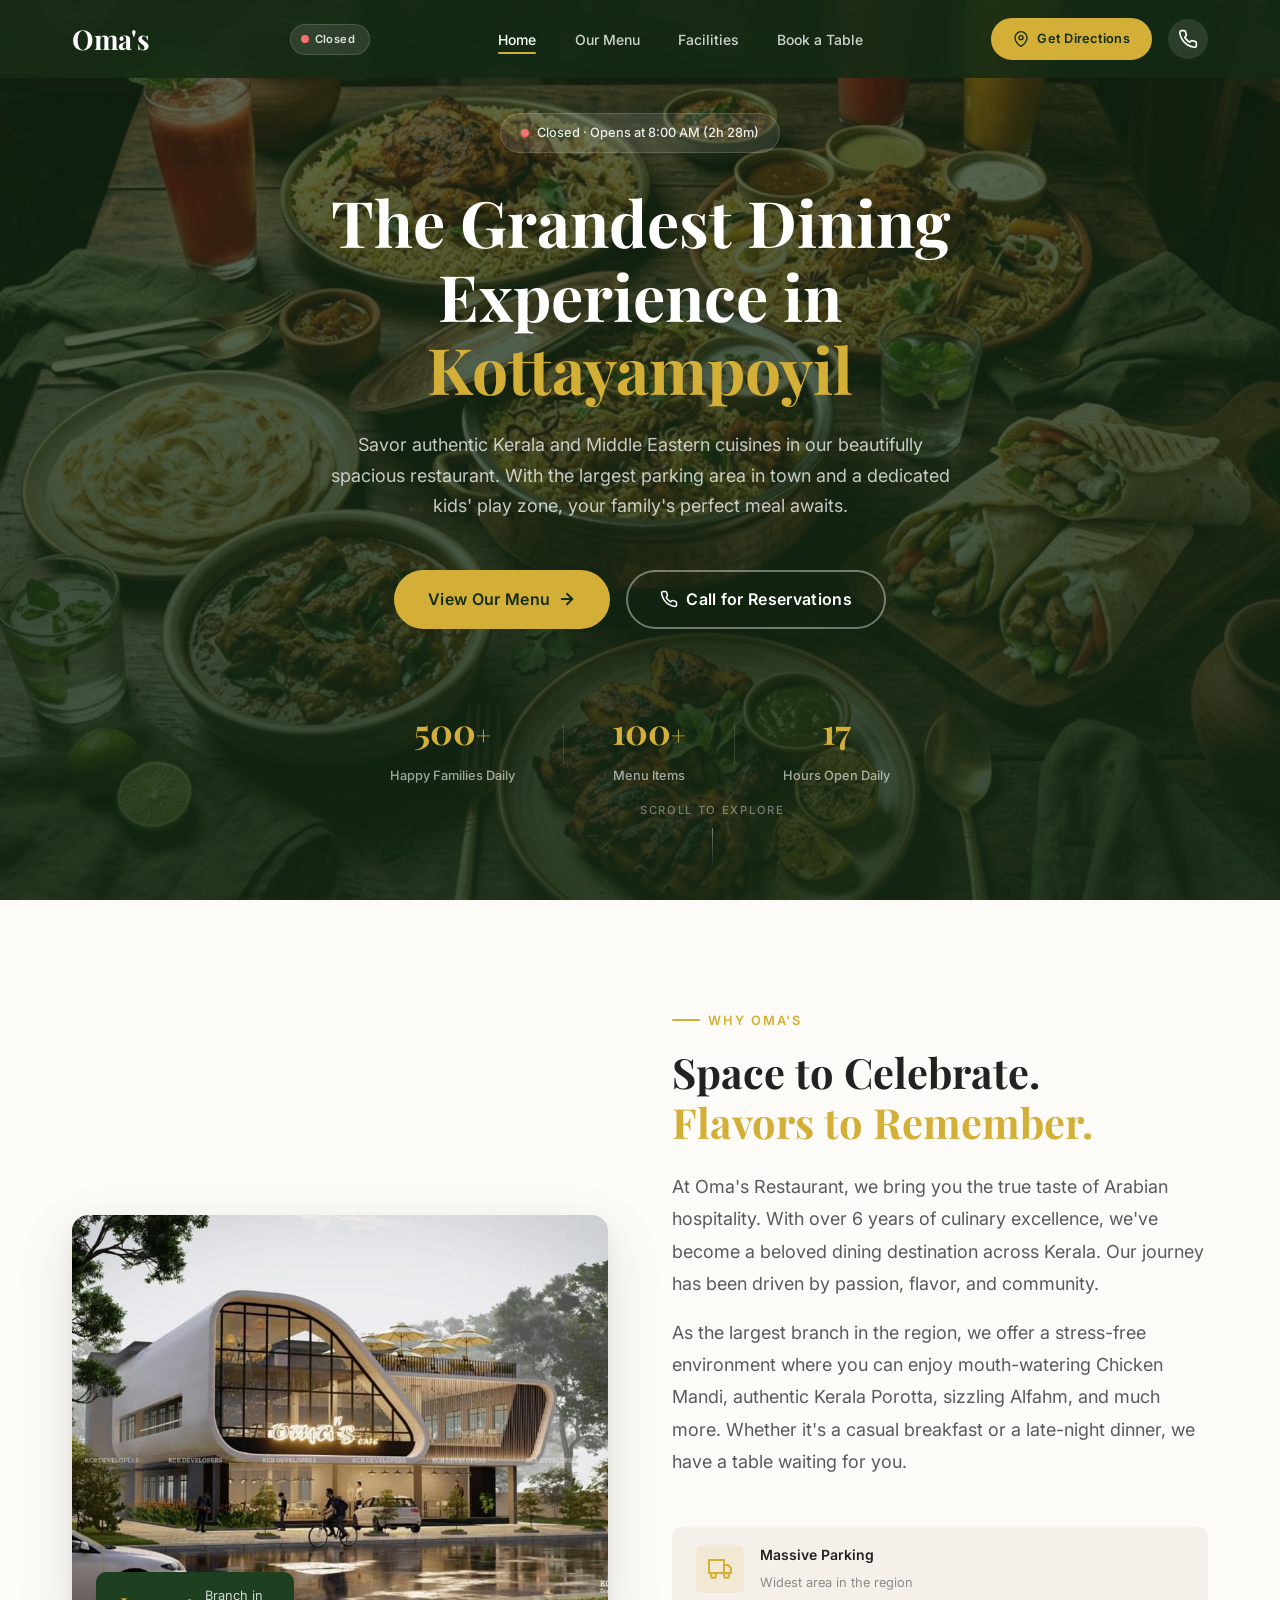
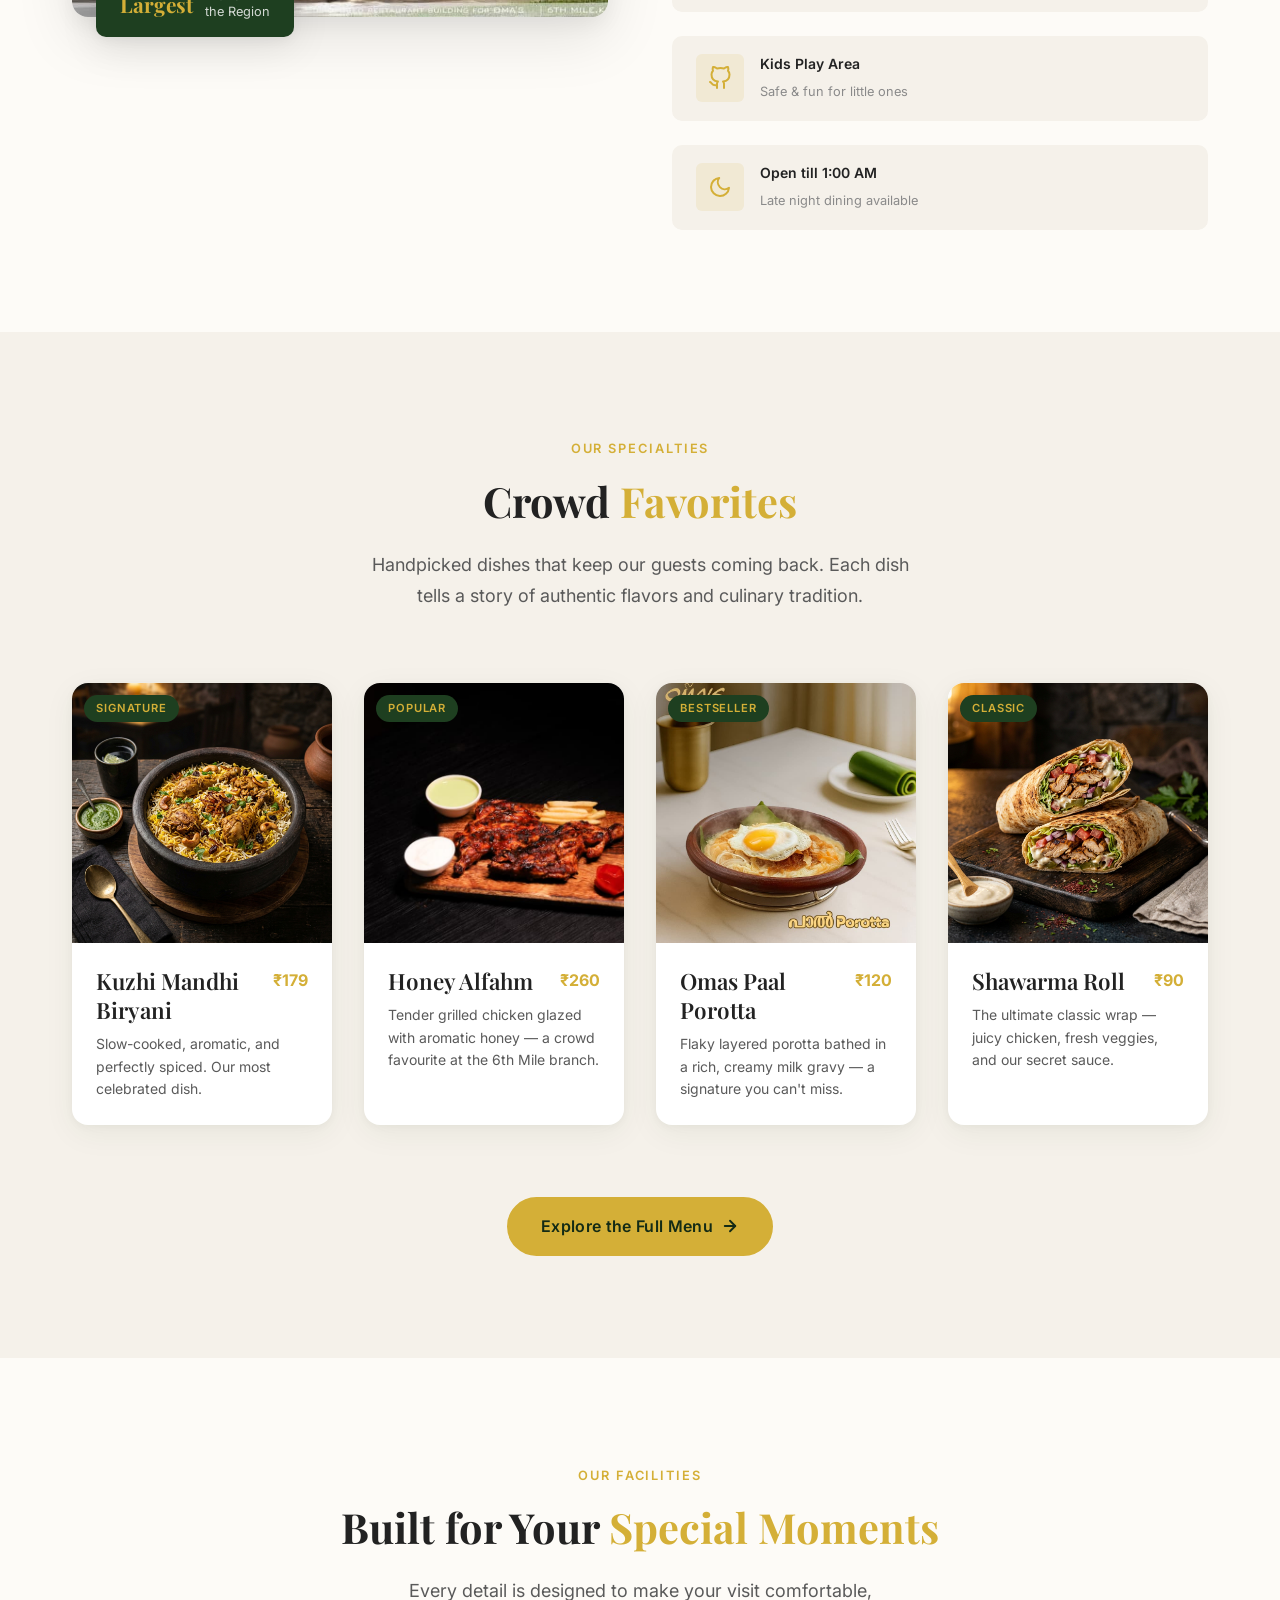
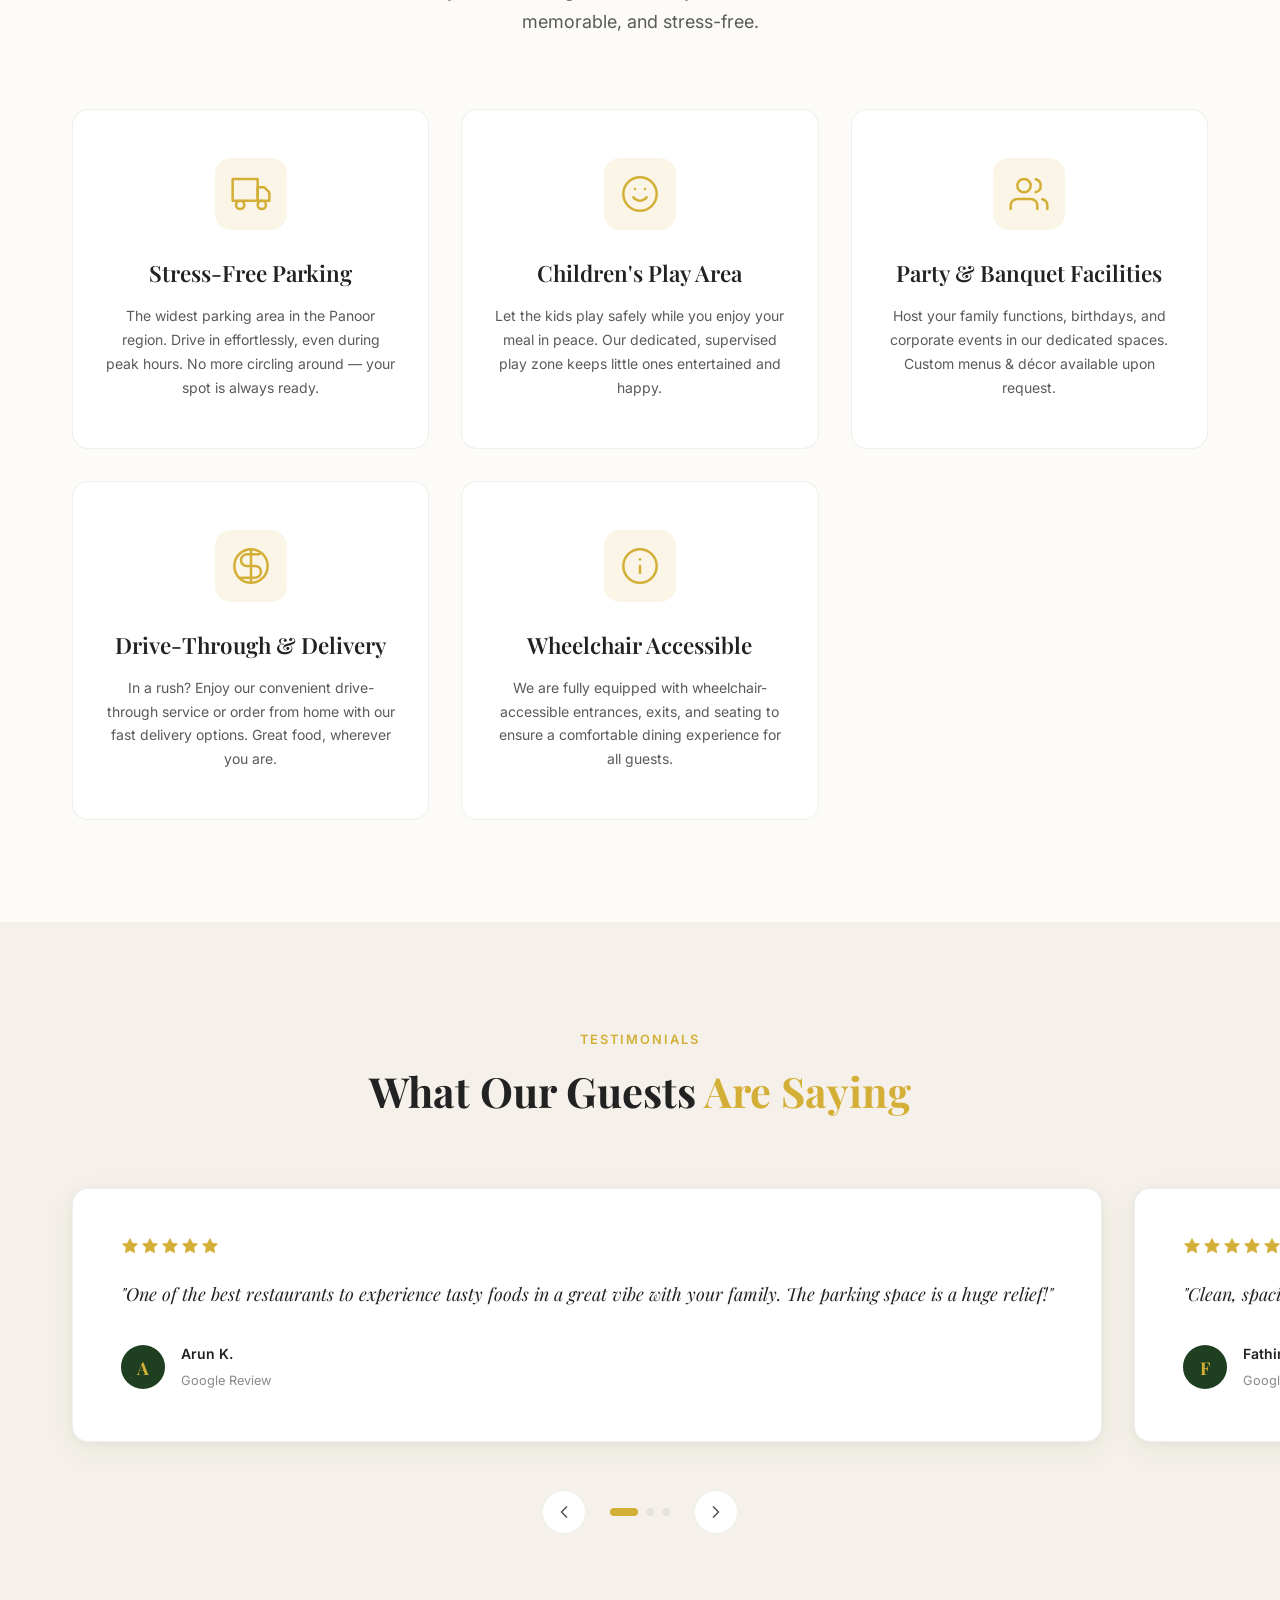
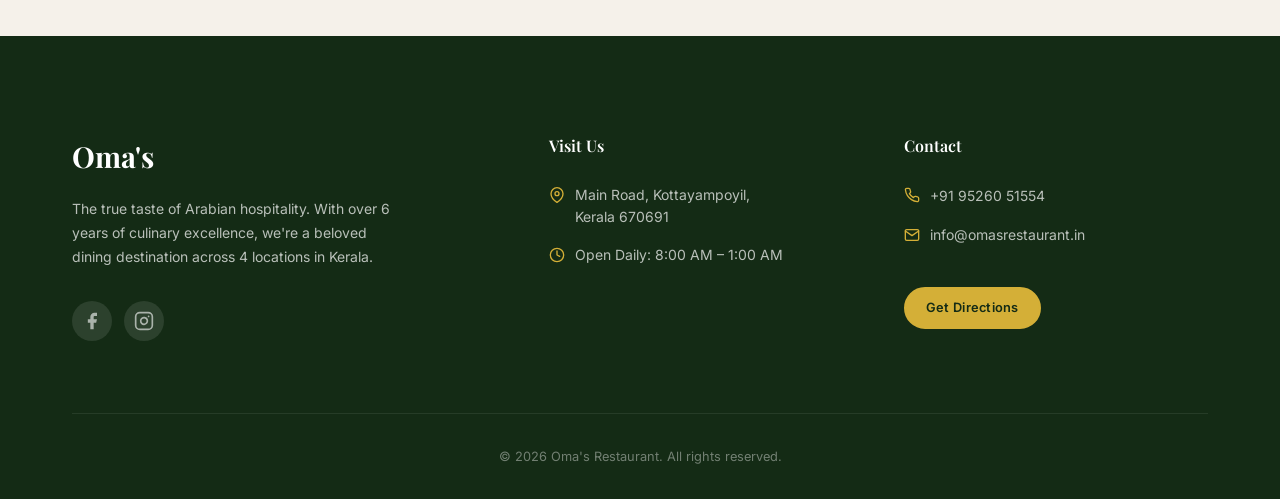
==== index.html @ 416d8986 "Initial commit Created from https://vercel.com/new" ====
<!DOCTYPE html>
<html lang="en">
<head>
    <meta charset="UTF-8">
    <meta name="viewport" content="width=device-width, initial-scale=1.0">
    <title>Oma's Restaurant | The Grandest Dining Experience in Kottayampoyil</title>
    <meta name="description" content="Oma's Restaurant — the largest family dining destination in Kottayampoyil. Savor authentic Kerala & Middle Eastern cuisine with ample parking, kids play area, and party facilities. Open daily 8 AM – 1 AM.">
    <meta name="keywords" content="Oma's Restaurant, Kottayampoyil restaurant, Kerala food, Middle Eastern food, family restaurant, Mandi, Biriyani, Porotta, Shawarma, party hall Kottayampoyil">
    <meta name="author" content="Oma's Restaurant">

    <!-- Open Graph -->
    <meta property="og:title" content="Oma's Restaurant | Grand Feasts. Unmatched Space. Perfect for Families.">
    <meta property="og:description" content="The largest family dining destination in Kottayampoyil. Authentic Kerala & Middle Eastern cuisine with ample parking, kids play area & party facilities.">
    <meta property="og:type" content="restaurant">
    <meta property="og:url" content="https://omasrestaurant.in">

    <!-- Fonts -->
    <link rel="preconnect" href="https://fonts.googleapis.com">
    <link rel="preconnect" href="https://fonts.gstatic.com" crossorigin>
    <link href="https://fonts.googleapis.com/css2?family=Playfair+Display:ital,wght@0,400;0,500;0,600;0,700;1,400;1,500&family=Inter:wght@300;400;500;600;700&display=swap" rel="stylesheet">

    <link rel="stylesheet" href="style.css">
</head>
<body>

    <!-- ===================== NAVBAR ===================== -->
    <nav class="navbar" id="navbar">
        <div class="nav-container">
            <a href="#" class="nav-logo" aria-label="Oma's Restaurant Home">Oma's</a>
            <div class="nav-status" id="navStatus">
                <span class="nav-status-dot" id="navStatusDot"></span>
                <span class="nav-status-text" id="navStatusText">Open</span>
            </div>

            <ul class="nav-links" id="navLinks">
                <li><a href="#home" class="nav-link active">Home</a></li>
                <li><a href="#menu" class="nav-link">Our Menu</a></li>
                <li><a href="#facilities" class="nav-link">Facilities</a></li>
                <li><a href="#contact" class="nav-link">Book a Table</a></li>
            </ul>

            <div class="nav-actions">
                <a href="https://maps.app.goo.gl/fZPW845ZdtLkbEwy6" target="_blank" rel="noopener" class="btn btn-accent btn-sm" id="getDirectionsBtn">
                    <svg width="16" height="16" viewBox="0 0 24 24" fill="none" stroke="currentColor" stroke-width="2" stroke-linecap="round" stroke-linejoin="round"><path d="M21 10c0 7-9 13-9 13s-9-6-9-13a9 9 0 0 1 18 0z"/><circle cx="12" cy="10" r="3"/></svg>
                    Get Directions
                </a>
                <a href="tel:+919526051554" class="nav-phone" aria-label="Call Oma's Restaurant" id="callBtn">
                    <svg width="20" height="20" viewBox="0 0 24 24" fill="none" stroke="currentColor" stroke-width="2" stroke-linecap="round" stroke-linejoin="round"><path d="M22 16.92v3a2 2 0 0 1-2.18 2 19.79 19.79 0 0 1-8.63-3.07 19.5 19.5 0 0 1-6-6 19.79 19.79 0 0 1-3.07-8.67A2 2 0 0 1 4.11 2h3a2 2 0 0 1 2 1.72 12.84 12.84 0 0 0 .7 2.81 2 2 0 0 1-.45 2.11L8.09 9.91a16 16 0 0 0 6 6l1.27-1.27a2 2 0 0 1 2.11-.45 12.84 12.84 0 0 0 2.81.7A2 2 0 0 1 22 16.92z"/></svg>
                </a>
            </div>

            <button class="nav-toggle" id="navToggle" aria-label="Toggle navigation menu">
                <span></span>
                <span></span>
                <span></span>
            </button>
        </div>
    </nav>


    <!-- ===================== HERO SECTION ===================== -->
    <section class="hero" id="home">
        <div class="hero-bg">
            <img src="images/hero-bg.png" alt="Family dining at Oma's Restaurant" loading="eager">
            <div class="hero-overlay"></div>
        </div>

        <div class="hero-content">
            <div class="hero-badge" id="statusBadge">
                <span class="badge-dot" id="statusDot"></span>
                <span id="statusText">Checking...</span>
            </div>
            <h1 class="hero-headline">The Grandest Dining<br>Experience in <span class="highlight">Kottayampoyil</span></h1>
            <p class="hero-subheadline">Savor authentic Kerala and Middle Eastern cuisines in our beautifully spacious restaurant. With the largest parking area in town and a dedicated kids' play zone, your family's perfect meal awaits.</p>
            <div class="hero-ctas">
                <a href="#menu" class="btn btn-accent btn-lg" id="heroMenuBtn">
                    View Our Menu
                    <svg width="18" height="18" viewBox="0 0 24 24" fill="none" stroke="currentColor" stroke-width="2.5" stroke-linecap="round" stroke-linejoin="round"><line x1="5" y1="12" x2="19" y2="12"/><polyline points="12 5 19 12 12 19"/></svg>
                </a>
                <a href="tel:+919526051554" class="btn btn-ghost btn-lg" id="heroCallBtn">
                    <svg width="18" height="18" viewBox="0 0 24 24" fill="none" stroke="currentColor" stroke-width="2" stroke-linecap="round" stroke-linejoin="round"><path d="M22 16.92v3a2 2 0 0 1-2.18 2 19.79 19.79 0 0 1-8.63-3.07 19.5 19.5 0 0 1-6-6 19.79 19.79 0 0 1-3.07-8.67A2 2 0 0 1 4.11 2h3a2 2 0 0 1 2 1.72 12.84 12.84 0 0 0 .7 2.81 2 2 0 0 1-.45 2.11L8.09 9.91a16 16 0 0 0 6 6l1.27-1.27a2 2 0 0 1 2.11-.45 12.84 12.84 0 0 0 2.81.7A2 2 0 0 1 22 16.92z"/></svg>
                    Call for Reservations
                </a>
            </div>
            <div class="hero-stats">
                <div class="stat">
                    <span class="stat-number" data-count="500">0</span><span class="stat-plus">+</span>
                    <span class="stat-label">Happy Families Daily</span>
                </div>
                <div class="stat-divider"></div>
                <div class="stat">
                    <span class="stat-number" data-count="100">0</span><span class="stat-plus">+</span>
                    <span class="stat-label">Menu Items</span>
                </div>
                <div class="stat-divider"></div>
                <div class="stat">
                    <span class="stat-number" data-count="17">0</span>
                    <span class="stat-label">Hours Open Daily</span>
                </div>
            </div>
        </div>

        <div class="hero-scroll">
            <span>Scroll to explore</span>
            <div class="scroll-line"></div>
        </div>
    </section>


    <!-- ===================== ABOUT / OMA'S ADVANTAGE ===================== -->
    <section class="about" id="about">
        <div class="container">
            <div class="about-grid">
                <div class="about-image" data-animate="slide-right">
                    <div class="image-frame">
                        <img src="images/restaurant-exterior.jpg" alt="Oma's Restaurant - 6th Mile Branch Exterior" loading="lazy">
                        <div class="image-accent"></div>
                    </div>
                    <div class="experience-badge">
                        <span class="exp-number">Largest</span>
                        <span class="exp-text">Branch in<br>the Region</span>
                    </div>
                </div>

                <div class="about-content" data-animate="slide-left">
                    <span class="section-tag">Why Oma's</span>
                    <h2 class="section-heading">Space to Celebrate.<br><span class="highlight">Flavors to Remember.</span></h2>
                    <p class="about-text">At Oma's Restaurant, we bring you the true taste of Arabian hospitality. With over 6 years of culinary excellence, we've become a beloved dining destination across Kerala. Our journey has been driven by passion, flavor, and community.</p>
                    <p class="about-text">As the largest branch in the region, we offer a stress-free environment where you can enjoy mouth-watering Chicken Mandi, authentic Kerala Porotta, sizzling Alfahm, and much more. Whether it's a casual breakfast or a late-night dinner, we have a table waiting for you.</p>
                    
                    <div class="about-features">
                        <div class="feature-item">
                            <div class="feature-icon">
                                <svg width="24" height="24" viewBox="0 0 24 24" fill="none" stroke="currentColor" stroke-width="2" stroke-linecap="round" stroke-linejoin="round"><rect x="1" y="3" width="15" height="13"/><polygon points="16 8 20 8 23 11 23 16 16 16 16 8"/><circle cx="5.5" cy="18.5" r="2.5"/><circle cx="18.5" cy="18.5" r="2.5"/></svg>
                            </div>
                            <div>
                                <strong>Massive Parking</strong>
                                <span>Widest area in the region</span>
                            </div>
                        </div>
                        <div class="feature-item">
                            <div class="feature-icon">
                                <svg width="24" height="24" viewBox="0 0 24 24" fill="none" stroke="currentColor" stroke-width="2" stroke-linecap="round" stroke-linejoin="round"><path d="M9 19c-5 1.5-5-2.5-7-3m14 6v-3.87a3.37 3.37 0 0 0-.94-2.61c3.14-.35 6.44-1.54 6.44-7A5.44 5.44 0 0 0 20 4.77 5.07 5.07 0 0 0 19.91 1S18.73.65 16 2.48a13.38 13.38 0 0 0-7 0C6.27.65 5.09 1 5.09 1A5.07 5.07 0 0 0 5 4.77a5.44 5.44 0 0 0-1.5 3.78c0 5.42 3.3 6.61 6.44 7A3.37 3.37 0 0 0 9 18.13V22"/></svg>
                            </div>
                            <div>
                                <strong>Kids Play Area</strong>
                                <span>Safe & fun for little ones</span>
                            </div>
                        </div>
                        <div class="feature-item">
                            <div class="feature-icon">
                                <svg width="24" height="24" viewBox="0 0 24 24" fill="none" stroke="currentColor" stroke-width="2" stroke-linecap="round" stroke-linejoin="round"><path d="M21 12.79A9 9 0 1 1 11.21 3 7 7 0 0 0 21 12.79z"/></svg>
                            </div>
                            <div>
                                <strong>Open till 1:00 AM</strong>
                                <span>Late night dining available</span>
                            </div>
                        </div>
                    </div>
                </div>
            </div>
        </div>
    </section>


    <!-- ===================== MENU HIGHLIGHTS ===================== -->
    <section class="menu-section" id="menu">
        <div class="container">
            <div class="section-header" data-animate="fade-up">
                <span class="section-tag">Our Specialties</span>
                <h2 class="section-heading">Crowd <span class="highlight">Favorites</span></h2>
                <p class="section-subtext">Handpicked dishes that keep our guests coming back. Each dish tells a story of authentic flavors and culinary tradition.</p>
            </div>

            <div class="menu-grid">
                <div class="menu-card" data-animate="fade-up" data-delay="0">
                    <div class="menu-card-image">
                        <img src="images/dish-mandi.png" alt="Kuzhi Mandhi Biryani" loading="lazy">
                        <div class="menu-card-badge">Signature</div>
                    </div>
                    <div class="menu-card-body">
                        <div style="display: flex; justify-content: space-between; align-items: flex-start;">
                            <h3>Kuzhi Mandhi Biryani</h3>
                            <strong style="color: var(--clr-accent);">₹179</strong>
                        </div>
                        <p>Slow-cooked, aromatic, and perfectly spiced. Our most celebrated dish.</p>
                    </div>
                </div>

                <div class="menu-card" data-animate="fade-up" data-delay="100">
                    <div class="menu-card-image">
                        <img src="images/honey-alfahm.jpg" alt="Honey Alfahm" loading="lazy">
                        <div class="menu-card-badge">Popular</div>
                    </div>
                    <div class="menu-card-body">
                        <div style="display: flex; justify-content: space-between; align-items: flex-start;">
                            <h3>Honey Alfahm</h3>
                            <strong style="color: var(--clr-accent);">₹260</strong>
                        </div>
                        <p>Tender grilled chicken glazed with aromatic honey — a crowd favourite at the 6th Mile branch.</p>
                    </div>
                </div>

                <div class="menu-card" data-animate="fade-up" data-delay="200">
                    <div class="menu-card-image">
                        <img src="images/omas-paal-porotta.jpg" alt="Omas Paal Porotta" loading="lazy">
                        <div class="menu-card-badge">Bestseller</div>
                    </div>
                    <div class="menu-card-body">
                        <div style="display: flex; justify-content: space-between; align-items: flex-start;">
                            <h3>Omas Paal Porotta</h3>
                            <strong style="color: var(--clr-accent);">₹120</strong>
                        </div>
                        <p>Flaky layered porotta bathed in a rich, creamy milk gravy — a signature you can't miss.</p>
                    </div>
                </div>

                <div class="menu-card" data-animate="fade-up" data-delay="300">
                    <div class="menu-card-image">
                        <img src="images/dish-shawarma.png" alt="Shawarma Roll" loading="lazy">
                        <div class="menu-card-badge">Classic</div>
                    </div>
                    <div class="menu-card-body">
                        <div style="display: flex; justify-content: space-between; align-items: flex-start;">
                            <h3>Shawarma Roll</h3>
                            <strong style="color: var(--clr-accent);">₹90</strong>
                        </div>
                        <p>The ultimate classic wrap — juicy chicken, fresh veggies, and our secret sauce.</p>
                    </div>
                </div>
            </div>

            <div class="menu-cta" data-animate="fade-up">
                <a href="menu.html" class="btn btn-accent btn-lg" id="exploreMenuBtn">
                    Explore the Full Menu
                    <svg width="18" height="18" viewBox="0 0 24 24" fill="none" stroke="currentColor" stroke-width="2.5" stroke-linecap="round" stroke-linejoin="round"><line x1="5" y1="12" x2="19" y2="12"/><polyline points="12 5 19 12 12 19"/></svg>
                </a>
            </div>
        </div>
    </section>


    <!-- ===================== FACILITIES ===================== -->
    <section class="facilities" id="facilities">
        <div class="container">
            <div class="section-header" data-animate="fade-up">
                <span class="section-tag">Our Facilities</span>
                <h2 class="section-heading">Built for Your <span class="highlight">Special Moments</span></h2>
                <p class="section-subtext">Every detail is designed to make your visit comfortable, memorable, and stress-free.</p>
            </div>

            <div class="facilities-grid">
                <div class="facility-card" data-animate="fade-up" data-delay="0">
                    <div class="facility-icon">
                        <svg width="40" height="40" viewBox="0 0 24 24" fill="none" stroke="currentColor" stroke-width="1.5" stroke-linecap="round" stroke-linejoin="round"><rect x="1" y="3" width="15" height="13"/><polygon points="16 8 20 8 23 11 23 16 16 16 16 8"/><circle cx="5.5" cy="18.5" r="2.5"/><circle cx="18.5" cy="18.5" r="2.5"/></svg>
                    </div>
                    <h3>Stress-Free Parking</h3>
                    <p>The widest parking area in the Panoor region. Drive in effortlessly, even during peak hours. No more circling around — your spot is always ready.</p>
                </div>

                <div class="facility-card" data-animate="fade-up" data-delay="150">
                    <div class="facility-icon">
                        <svg width="40" height="40" viewBox="0 0 24 24" fill="none" stroke="currentColor" stroke-width="1.5" stroke-linecap="round" stroke-linejoin="round"><circle cx="12" cy="12" r="10"/><path d="M8 14s1.5 2 4 2 4-2 4-2"/><line x1="9" y1="9" x2="9.01" y2="9"/><line x1="15" y1="9" x2="15.01" y2="9"/></svg>
                    </div>
                    <h3>Children's Play Area</h3>
                    <p>Let the kids play safely while you enjoy your meal in peace. Our dedicated, supervised play zone keeps little ones entertained and happy.</p>
                </div>

                <div class="facility-card" data-animate="fade-up" data-delay="300">
                    <div class="facility-icon">
                        <svg width="40" height="40" viewBox="0 0 24 24" fill="none" stroke="currentColor" stroke-width="1.5" stroke-linecap="round" stroke-linejoin="round"><path d="M17 21v-2a4 4 0 0 0-4-4H5a4 4 0 0 0-4 4v2"/><circle cx="9" cy="7" r="4"/><path d="M23 21v-2a4 4 0 0 0-3-3.87"/><path d="M16 3.13a4 4 0 0 1 0 7.75"/></svg>
                    </div>
                    <h3>Party & Banquet Facilities</h3>
                    <p>Host your family functions, birthdays, and corporate events in our dedicated spaces. Custom menus & décor available upon request.</p>
                </div>

                <div class="facility-card" data-animate="fade-up" data-delay="450">
                    <div class="facility-icon">
                        <svg width="40" height="40" viewBox="0 0 24 24" fill="none" stroke="currentColor" stroke-width="1.5" stroke-linecap="round" stroke-linejoin="round"><circle cx="12" cy="12" r="10"/><path d="M12 2v20"/><path d="M17 5H9.5a3.5 3.5 0 0 0 0 7h5a3.5 3.5 0 0 1 0 7H6"/></svg>
                    </div>
                    <h3>Drive-Through & Delivery</h3>
                    <p>In a rush? Enjoy our convenient drive-through service or order from home with our fast delivery options. Great food, wherever you are.</p>
                </div>

                <div class="facility-card" data-animate="fade-up" data-delay="600">
                    <div class="facility-icon">
                        <svg width="40" height="40" viewBox="0 0 24 24" fill="none" stroke="currentColor" stroke-width="1.5" stroke-linecap="round" stroke-linejoin="round"><circle cx="12" cy="12" r="10"/><path d="M12 16v-4"/><path d="M12 8h.01"/></svg>
                    </div>
                    <h3>Wheelchair Accessible</h3>
                    <p>We are fully equipped with wheelchair-accessible entrances, exits, and seating to ensure a comfortable dining experience for all guests.</p>
                </div>
            </div>
        </div>
    </section>


    <!-- ===================== TESTIMONIALS ===================== -->
    <section class="testimonials" id="testimonials">
        <div class="container">
            <div class="section-header" data-animate="fade-up">
                <span class="section-tag">Testimonials</span>
                <h2 class="section-heading">What Our Guests <span class="highlight">Are Saying</span></h2>
            </div>

            <div class="testimonials-track" id="testimonialsTrack">
                <div class="testimonial-card" data-animate="fade-up">
                    <div class="testimonial-stars">
                        <svg width="18" height="18" viewBox="0 0 24 24" fill="#D4AF37" stroke="#D4AF37" stroke-width="1"><polygon points="12 2 15.09 8.26 22 9.27 17 14.14 18.18 21.02 12 17.77 5.82 21.02 7 14.14 2 9.27 8.91 8.26 12 2"/></svg>
                        <svg width="18" height="18" viewBox="0 0 24 24" fill="#D4AF37" stroke="#D4AF37" stroke-width="1"><polygon points="12 2 15.09 8.26 22 9.27 17 14.14 18.18 21.02 12 17.77 5.82 21.02 7 14.14 2 9.27 8.91 8.26 12 2"/></svg>
                        <svg width="18" height="18" viewBox="0 0 24 24" fill="#D4AF37" stroke="#D4AF37" stroke-width="1"><polygon points="12 2 15.09 8.26 22 9.27 17 14.14 18.18 21.02 12 17.77 5.82 21.02 7 14.14 2 9.27 8.91 8.26 12 2"/></svg>
                        <svg width="18" height="18" viewBox="0 0 24 24" fill="#D4AF37" stroke="#D4AF37" stroke-width="1"><polygon points="12 2 15.09 8.26 22 9.27 17 14.14 18.18 21.02 12 17.77 5.82 21.02 7 14.14 2 9.27 8.91 8.26 12 2"/></svg>
                        <svg width="18" height="18" viewBox="0 0 24 24" fill="#D4AF37" stroke="#D4AF37" stroke-width="1"><polygon points="12 2 15.09 8.26 22 9.27 17 14.14 18.18 21.02 12 17.77 5.82 21.02 7 14.14 2 9.27 8.91 8.26 12 2"/></svg>
                    </div>
                    <blockquote>"One of the best restaurants to experience tasty foods in a great vibe with your family. The parking space is a huge relief!"</blockquote>
                    <div class="testimonial-author">
                        <div class="author-avatar">A</div>
                        <div>
                            <strong>Arun K.</strong>
                            <span>Google Review</span>
                        </div>
                    </div>
                </div>

                <div class="testimonial-card" data-animate="fade-up" data-delay="100">
                    <div class="testimonial-stars">
                        <svg width="18" height="18" viewBox="0 0 24 24" fill="#D4AF37" stroke="#D4AF37" stroke-width="1"><polygon points="12 2 15.09 8.26 22 9.27 17 14.14 18.18 21.02 12 17.77 5.82 21.02 7 14.14 2 9.27 8.91 8.26 12 2"/></svg>
                        <svg width="18" height="18" viewBox="0 0 24 24" fill="#D4AF37" stroke="#D4AF37" stroke-width="1"><polygon points="12 2 15.09 8.26 22 9.27 17 14.14 18.18 21.02 12 17.77 5.82 21.02 7 14.14 2 9.27 8.91 8.26 12 2"/></svg>
                        <svg width="18" height="18" viewBox="0 0 24 24" fill="#D4AF37" stroke="#D4AF37" stroke-width="1"><polygon points="12 2 15.09 8.26 22 9.27 17 14.14 18.18 21.02 12 17.77 5.82 21.02 7 14.14 2 9.27 8.91 8.26 12 2"/></svg>
                        <svg width="18" height="18" viewBox="0 0 24 24" fill="#D4AF37" stroke="#D4AF37" stroke-width="1"><polygon points="12 2 15.09 8.26 22 9.27 17 14.14 18.18 21.02 12 17.77 5.82 21.02 7 14.14 2 9.27 8.91 8.26 12 2"/></svg>
                        <svg width="18" height="18" viewBox="0 0 24 24" fill="#D4AF37" stroke="#D4AF37" stroke-width="1"><polygon points="12 2 15.09 8.26 22 9.27 17 14.14 18.18 21.02 12 17.77 5.82 21.02 7 14.14 2 9.27 8.91 8.26 12 2"/></svg>
                    </div>
                    <blockquote>"Clean, spacious, good service, and delicious food at reasonable pricing. The kids loved the play area."</blockquote>
                    <div class="testimonial-author">
                        <div class="author-avatar">F</div>
                        <div>
                            <strong>Fathima S.</strong>
                            <span>Google Review</span>
                        </div>
                    </div>
                </div>

                <div class="testimonial-card" data-animate="fade-up" data-delay="200">
                    <div class="testimonial-stars">
                        <svg width="18" height="18" viewBox="0 0 24 24" fill="#D4AF37" stroke="#D4AF37" stroke-width="1"><polygon points="12 2 15.09 8.26 22 9.27 17 14.14 18.18 21.02 12 17.77 5.82 21.02 7 14.14 2 9.27 8.91 8.26 12 2"/></svg>
                        <svg width="18" height="18" viewBox="0 0 24 24" fill="#D4AF37" stroke="#D4AF37" stroke-width="1"><polygon points="12 2 15.09 8.26 22 9.27 17 14.14 18.18 21.02 12 17.77 5.82 21.02 7 14.14 2 9.27 8.91 8.26 12 2"/></svg>
                        <svg width="18" height="18" viewBox="0 0 24 24" fill="#D4AF37" stroke="#D4AF37" stroke-width="1"><polygon points="12 2 15.09 8.26 22 9.27 17 14.14 18.18 21.02 12 17.77 5.82 21.02 7 14.14 2 9.27 8.91 8.26 12 2"/></svg>
                        <svg width="18" height="18" viewBox="0 0 24 24" fill="#D4AF37" stroke="#D4AF37" stroke-width="1"><polygon points="12 2 15.09 8.26 22 9.27 17 14.14 18.18 21.02 12 17.77 5.82 21.02 7 14.14 2 9.27 8.91 8.26 12 2"/></svg>
                        <svg width="18" height="18" viewBox="0 0 24 24" fill="#D4AF37" stroke="#D4AF37" stroke-width="1"><polygon points="12 2 15.09 8.26 22 9.27 17 14.14 18.18 21.02 12 17.77 5.82 21.02 7 14.14 2 9.27 8.91 8.26 12 2"/></svg>
                    </div>
                    <blockquote>"Out of all the Oma's branches, this is the largest. Wide range of authentic Kerala and Middle East foods. Highly recommended for family dining."</blockquote>
                    <div class="testimonial-author">
                        <div class="author-avatar">R</div>
                        <div>
                            <strong>Rashid M.</strong>
                            <span>Google Review</span>
                        </div>
                    </div>
                </div>
            </div>

            <div class="testimonials-nav">
                <button class="testimonial-btn" id="testimonialPrev" aria-label="Previous testimonial">
                    <svg width="20" height="20" viewBox="0 0 24 24" fill="none" stroke="currentColor" stroke-width="2" stroke-linecap="round" stroke-linejoin="round"><polyline points="15 18 9 12 15 6"/></svg>
                </button>
                <div class="testimonial-dots" id="testimonialDots">
                    <span class="dot active"></span>
                    <span class="dot"></span>
                    <span class="dot"></span>
                </div>
                <button class="testimonial-btn" id="testimonialNext" aria-label="Next testimonial">
                    <svg width="20" height="20" viewBox="0 0 24 24" fill="none" stroke="currentColor" stroke-width="2" stroke-linecap="round" stroke-linejoin="round"><polyline points="9 18 15 12 9 6"/></svg>
                </button>
            </div>
        </div>
    </section>


    <!-- ===================== FOOTER ===================== -->
    <footer class="footer" id="contact">
        <div class="container">
            <div class="footer-grid">
                <div class="footer-brand">
                    <a href="#" class="footer-logo">Oma's</a>
                    <p>The true taste of Arabian hospitality. With over 6 years of culinary excellence, we're a beloved dining destination across 4 locations in Kerala.</p>
                    <div class="social-links" style="display: flex; gap: 12px; margin-top: 16px;">
                        <a href="https://www.facebook.com/share/1AjoPBsV15/" target="_blank" rel="noopener" aria-label="Oma's Restaurant on Facebook" class="social-link" id="socialFacebook" style="display:flex;align-items:center;justify-content:center;width:40px;height:40px;border-radius:50%;background:rgba(255,255,255,0.1);transition:background 0.2s;">
                            <svg width="20" height="20" viewBox="0 0 24 24" fill="currentColor"><path d="M18 2h-3a5 5 0 0 0-5 5v3H7v4h3v8h4v-8h3l1-4h-4V7a1 1 0 0 1 1-1h3z"/></svg>
                        </a>
                        <a href="https://www.instagram.com/oma_s_restaurant" target="_blank" rel="noopener" aria-label="Oma's Restaurant on Instagram" class="social-link" id="socialInstagram" style="display:flex;align-items:center;justify-content:center;width:40px;height:40px;border-radius:50%;background:rgba(255,255,255,0.1);transition:background 0.2s;">
                            <svg width="20" height="20" viewBox="0 0 24 24" fill="none" stroke="currentColor" stroke-width="2" stroke-linecap="round" stroke-linejoin="round"><rect x="2" y="2" width="20" height="20" rx="5" ry="5"/><path d="M16 11.37A4 4 0 1 1 12.63 8 4 4 0 0 1 16 11.37z"/><line x1="17.5" y1="6.5" x2="17.51" y2="6.5"/></svg>
                        </a>
                    </div>
                </div>

                <div class="footer-info">
                    <h4>Visit Us</h4>
                    <address>
                        <p>
                            <svg width="16" height="16" viewBox="0 0 24 24" fill="none" stroke="currentColor" stroke-width="2" stroke-linecap="round" stroke-linejoin="round"><path d="M21 10c0 7-9 13-9 13s-9-6-9-13a9 9 0 0 1 18 0z"/><circle cx="12" cy="10" r="3"/></svg>
                            Main Road, Kottayampoyil,<br>Kerala 670691
                        </p>
                        <p>
                            <svg width="16" height="16" viewBox="0 0 24 24" fill="none" stroke="currentColor" stroke-width="2" stroke-linecap="round" stroke-linejoin="round"><circle cx="12" cy="12" r="10"/><polyline points="12 6 12 12 16 14"/></svg>
                            Open Daily: 8:00 AM – 1:00 AM
                        </p>
                    </address>
                </div>

                <div class="footer-contact">
                    <h4>Contact</h4>
                    <a href="tel:+919526051554" class="footer-link" id="footerCallBtn">
                        <svg width="16" height="16" viewBox="0 0 24 24" fill="none" stroke="currentColor" stroke-width="2" stroke-linecap="round" stroke-linejoin="round"><path d="M22 16.92v3a2 2 0 0 1-2.18 2 19.79 19.79 0 0 1-8.63-3.07 19.5 19.5 0 0 1-6-6 19.79 19.79 0 0 1-3.07-8.67A2 2 0 0 1 4.11 2h3a2 2 0 0 1 2 1.72 12.84 12.84 0 0 0 .7 2.81 2 2 0 0 1-.45 2.11L8.09 9.91a16 16 0 0 0 6 6l1.27-1.27a2 2 0 0 1 2.11-.45 12.84 12.84 0 0 0 2.81.7A2 2 0 0 1 22 16.92z"/></svg>
                        +91 95260 51554
                    </a>
                    <a href="mailto:info@omasrestaurant.in" class="footer-link" id="footerEmailBtn">
                        <svg width="16" height="16" viewBox="0 0 24 24" fill="none" stroke="currentColor" stroke-width="2" stroke-linecap="round" stroke-linejoin="round"><path d="M4 4h16c1.1 0 2 .9 2 2v12c0 1.1-.9 2-2 2H4c-1.1 0-2-.9-2-2V6c0-1.1.9-2 2-2z"/><polyline points="22,6 12,13 2,6"/></svg>
                        info@omasrestaurant.in
                    </a>
                    <a href="https://maps.app.goo.gl/fZPW845ZdtLkbEwy6" target="_blank" rel="noopener" class="btn btn-accent btn-sm footer-cta" id="footerDirectionsBtn">
                        Get Directions
                    </a>
                </div>
            </div>

            <div class="footer-bottom">
                <p>&copy; <span id="currentYear"></span> Oma's Restaurant. All rights reserved.</p>
            </div>
        </div>
    </footer>

    <script src="script.js"></script>
</body>
</html>
---- style.css ----
/* ============================================================
   OMA'S RESTAURANT — DESIGN SYSTEM & STYLES
   Premium Family Restaurant · Kerala & Middle Eastern Cuisine
   ============================================================ */

/* ----- CSS Custom Properties (Design Tokens) ----- */
:root {
    /* Colors */
    --clr-primary: #1E3F20;
    --clr-primary-light: #2a5a2d;
    --clr-primary-dark: #142b15;
    --clr-accent: #D4AF37;
    --clr-accent-hover: #c49e2a;
    --clr-accent-light: rgba(212, 175, 55, 0.12);
    --clr-bg: #FDFBF7;
    --clr-bg-alt: #F5F1EA;
    --clr-text: #222222;
    --clr-text-muted: #5a5a5a;
    --clr-text-light: #8a8a8a;
    --clr-white: #ffffff;
    --clr-border: rgba(30, 63, 32, 0.08);
    --clr-shadow: rgba(30, 63, 32, 0.06);

    /* Typography */
    --ff-heading: 'Playfair Display', Georgia, 'Times New Roman', serif;
    --ff-body: 'Inter', -apple-system, BlinkMacSystemFont, 'Segoe UI', sans-serif;

    --fs-display: clamp(2.4rem, 5vw, 4.2rem);
    --fs-h1: clamp(2rem, 4vw, 3.2rem);
    --fs-h2: clamp(1.75rem, 3.5vw, 2.6rem);
    --fs-h3: clamp(1.15rem, 2vw, 1.4rem);
    --fs-body: 1rem;
    --fs-body-lg: 1.125rem;
    --fs-small: 0.875rem;
    --fs-xs: 0.8rem;

    --fw-light: 300;
    --fw-regular: 400;
    --fw-medium: 500;
    --fw-semibold: 600;
    --fw-bold: 700;

    /* Spacing */
    --space-xs: 0.5rem;
    --space-sm: 0.75rem;
    --space-md: 1rem;
    --space-lg: 1.5rem;
    --space-xl: 2rem;
    --space-2xl: 3rem;
    --space-3xl: 4.5rem;
    --space-4xl: 6rem;
    --space-section: clamp(4rem, 8vw, 7rem);

    /* Layout */
    --container-max: 1200px;
    --container-padding: clamp(1.25rem, 4vw, 2rem);

    /* Borders & Radii */
    --radius-sm: 6px;
    --radius-md: 10px;
    --radius-lg: 16px;
    --radius-xl: 24px;
    --radius-full: 9999px;

    /* Transitions */
    --ease-out: cubic-bezier(0.22, 1, 0.36, 1);
    --ease-in-out: cubic-bezier(0.65, 0, 0.35, 1);
    --duration-fast: 0.2s;
    --duration-normal: 0.35s;
    --duration-slow: 0.6s;

    /* Shadows */
    --shadow-sm: 0 1px 3px rgba(0,0,0,0.04), 0 1px 2px rgba(0,0,0,0.03);
    --shadow-md: 0 4px 12px rgba(0,0,0,0.05), 0 1px 4px rgba(0,0,0,0.03);
    --shadow-lg: 0 12px 40px rgba(0,0,0,0.08), 0 4px 12px rgba(0,0,0,0.04);
    --shadow-xl: 0 20px 60px rgba(0,0,0,0.1), 0 8px 20px rgba(0,0,0,0.05);
    --shadow-card: 0 2px 8px rgba(30, 63, 32, 0.04), 0 8px 32px rgba(30, 63, 32, 0.06);
}


/* ----- Reset & Base ----- */
*, *::before, *::after {
    margin: 0;
    padding: 0;
    box-sizing: border-box;
}

html {
    scroll-behavior: smooth;
    -webkit-text-size-adjust: 100%;
    scroll-padding-top: 80px;
}

body {
    font-family: var(--ff-body);
    font-size: var(--fs-body);
    font-weight: var(--fw-regular);
    color: var(--clr-text);
    background-color: var(--clr-bg);
    line-height: 1.7;
    -webkit-font-smoothing: antialiased;
    -moz-osx-font-smoothing: grayscale;
    overflow-x: hidden;
}

img {
    max-width: 100%;
    height: auto;
    display: block;
}

a {
    color: inherit;
    text-decoration: none;
}

button {
    font-family: inherit;
    cursor: pointer;
    border: none;
    background: none;
}

address {
    font-style: normal;
}

ul, ol {
    list-style: none;
}


/* ----- Utility Classes ----- */
.container {
    width: 100%;
    max-width: var(--container-max);
    margin: 0 auto;
    padding: 0 var(--container-padding);
}

.highlight {
    color: var(--clr-accent);
}

.section-tag {
    display: inline-flex;
    align-items: center;
    gap: 8px;
    font-family: var(--ff-body);
    font-size: var(--fs-xs);
    font-weight: var(--fw-semibold);
    letter-spacing: 0.15em;
    text-transform: uppercase;
    color: var(--clr-accent);
    margin-bottom: var(--space-md);
}

.section-tag::before {
    content: '';
    display: inline-block;
    width: 28px;
    height: 2px;
    background: var(--clr-accent);
    border-radius: 1px;
}

.section-heading {
    font-family: var(--ff-heading);
    font-size: var(--fs-h2);
    font-weight: var(--fw-bold);
    line-height: 1.2;
    color: var(--clr-text);
    margin-bottom: var(--space-lg);
}

.section-subtext {
    font-size: var(--fs-body-lg);
    color: var(--clr-text-muted);
    max-width: 560px;
    line-height: 1.7;
}

.section-header {
    text-align: center;
    margin-bottom: var(--space-3xl);
}

.section-header .section-subtext {
    margin: 0 auto;
}

.section-header .section-tag::before {
    display: none;
}


/* ----- Buttons ----- */
.btn {
    display: inline-flex;
    align-items: center;
    justify-content: center;
    gap: 8px;
    font-family: var(--ff-body);
    font-weight: var(--fw-semibold);
    font-size: var(--fs-small);
    letter-spacing: 0.02em;
    border-radius: var(--radius-full);
    cursor: pointer;
    transition: all var(--duration-normal) var(--ease-out);
    white-space: nowrap;
    position: relative;
    overflow: hidden;
}

.btn::after {
    content: '';
    position: absolute;
    inset: 0;
    background: linear-gradient(135deg, rgba(255,255,255,0.15), transparent);
    opacity: 0;
    transition: opacity var(--duration-fast);
}

.btn:hover::after {
    opacity: 1;
}

.btn-accent {
    background: var(--clr-accent);
    color: var(--clr-primary-dark);
    border: 2px solid var(--clr-accent);
}

.btn-accent:hover {
    background: var(--clr-accent-hover);
    border-color: var(--clr-accent-hover);
    transform: translateY(-2px);
    box-shadow: 0 6px 20px rgba(212, 175, 55, 0.35);
}

.btn-ghost {
    background: transparent;
    color: var(--clr-white);
    border: 2px solid rgba(255, 255, 255, 0.4);
}

.btn-ghost:hover {
    background: rgba(255, 255, 255, 0.1);
    border-color: rgba(255, 255, 255, 0.7);
    transform: translateY(-2px);
}

.btn-sm {
    padding: 8px 20px;
    font-size: var(--fs-xs);
}

.btn-lg {
    padding: 14px 32px;
    font-size: var(--fs-body);
}


/* ============================================================
   SECTION 1: NAVBAR
   ============================================================ */
.navbar {
    position: fixed;
    top: 0;
    left: 0;
    right: 0;
    z-index: 1000;
    padding: 16px 0;
    background: rgba(20, 43, 21, 0.85);
    backdrop-filter: blur(12px);
    -webkit-backdrop-filter: blur(12px);
    transition: all var(--duration-normal) var(--ease-out);
}

.navbar.scrolled {
    background: rgba(253, 251, 247, 0.95);
    backdrop-filter: blur(20px);
    -webkit-backdrop-filter: blur(20px);
    padding: 12px 0;
    box-shadow: 0 1px 16px rgba(0,0,0,0.06);
}

.nav-container {
    max-width: var(--container-max);
    margin: 0 auto;
    padding: 0 var(--container-padding);
    display: flex;
    align-items: center;
    justify-content: space-between;
}

.nav-logo {
    font-family: var(--ff-heading);
    font-size: 1.7rem;
    font-weight: var(--fw-bold);
    color: var(--clr-white);
    letter-spacing: -0.01em;
    transition: color var(--duration-normal);
}

.navbar.scrolled .nav-logo {
    color: var(--clr-primary);
}

/* Navbar Live Status */
.nav-status {
    display: flex;
    align-items: center;
    gap: 6px;
    background: rgba(255, 255, 255, 0.1);
    border: 1px solid rgba(255, 255, 255, 0.15);
    border-radius: var(--radius-full);
    padding: 5px 14px 5px 10px;
    margin-left: 12px;
    transition: all var(--duration-normal);
}

.navbar.scrolled .nav-status {
    background: rgba(30, 63, 32, 0.06);
    border-color: rgba(30, 63, 32, 0.1);
}

.nav-status-dot {
    width: 8px;
    height: 8px;
    border-radius: 50%;
    background: #4ade80;
    flex-shrink: 0;
    animation: pulse 2s ease-in-out infinite;
}

.nav-status-dot.closed {
    background: #f87171;
    animation: none;
}

.nav-status-text {
    font-size: 0.7rem;
    font-weight: var(--fw-semibold);
    letter-spacing: 0.04em;
    color: rgba(255, 255, 255, 0.85);
    white-space: nowrap;
    transition: color var(--duration-normal);
}

.navbar.scrolled .nav-status-text {
    color: var(--clr-text-muted);
}

.nav-links {
    display: flex;
    align-items: center;
    gap: clamp(1.5rem, 3vw, 2.5rem);
}

.nav-link {
    font-size: var(--fs-small);
    font-weight: var(--fw-medium);
    color: rgba(255, 255, 255, 0.8);
    transition: color var(--duration-fast);
    position: relative;
    padding: 4px 0;
}

.nav-link::after {
    content: '';
    position: absolute;
    bottom: -2px;
    left: 0;
    width: 0;
    height: 2px;
    background: var(--clr-accent);
    border-radius: 1px;
    transition: width var(--duration-normal) var(--ease-out);
}

.nav-link:hover,
.nav-link.active {
    color: var(--clr-white);
}

.nav-link:hover::after,
.nav-link.active::after {
    width: 100%;
}

.navbar.scrolled .nav-link {
    color: var(--clr-text-muted);
}

.navbar.scrolled .nav-link:hover,
.navbar.scrolled .nav-link.active {
    color: var(--clr-primary);
}

.nav-actions {
    display: flex;
    align-items: center;
    gap: var(--space-md);
}

.nav-phone {
    display: flex;
    align-items: center;
    justify-content: center;
    width: 40px;
    height: 40px;
    border-radius: var(--radius-full);
    color: var(--clr-white);
    background: rgba(255, 255, 255, 0.1);
    transition: all var(--duration-fast);
}

.nav-phone:hover {
    background: rgba(255, 255, 255, 0.2);
    transform: scale(1.05);
}

.navbar.scrolled .nav-phone {
    color: var(--clr-primary);
    background: var(--clr-accent-light);
}

.navbar.scrolled .nav-phone:hover {
    background: rgba(212, 175, 55, 0.25);
}

/* Mobile toggle */
.nav-toggle {
    display: none;
    flex-direction: column;
    gap: 5px;
    padding: 4px;
    z-index: 1001;
}

.nav-toggle span {
    display: block;
    width: 24px;
    height: 2px;
    background: var(--clr-white);
    border-radius: 2px;
    transition: all var(--duration-normal) var(--ease-out);
}

.navbar.scrolled .nav-toggle span {
    background: var(--clr-text);
}

.nav-toggle.open span:nth-child(1) {
    transform: rotate(45deg) translate(5px, 5px);
}

.nav-toggle.open span:nth-child(2) {
    opacity: 0;
}

.nav-toggle.open span:nth-child(3) {
    transform: rotate(-45deg) translate(5px, -5px);
}


/* ============================================================
   SECTION 2: HERO
   ============================================================ */
.hero {
    position: relative;
    min-height: 100vh;
    display: flex;
    align-items: center;
    justify-content: center;
    overflow: hidden;
}

.hero-bg {
    position: absolute;
    inset: 0;
    z-index: 0;
}

.hero-bg img {
    width: 100%;
    height: 100%;
    object-fit: cover;
    object-position: center;
    transform: scale(1.05);
    animation: heroZoom 20s ease-in-out infinite alternate;
}

@keyframes heroZoom {
    from { transform: scale(1.05); }
    to   { transform: scale(1.12); }
}

.hero-overlay {
    position: absolute;
    inset: 0;
    background: linear-gradient(
        180deg,
        rgba(20, 43, 21, 0.65) 0%,
        rgba(20, 43, 21, 0.75) 40%,
        rgba(20, 43, 21, 0.85) 100%
    );
    z-index: 1;
}

.hero-content {
    position: relative;
    z-index: 2;
    text-align: center;
    max-width: 800px;
    padding: 0 var(--container-padding);
    animation: fadeInUp 1s var(--ease-out) 0.3s both;
}

@keyframes fadeInUp {
    from {
        opacity: 0;
        transform: translateY(30px);
    }
    to {
        opacity: 1;
        transform: translateY(0);
    }
}

.hero-badge {
    display: inline-flex;
    align-items: center;
    gap: 8px;
    background: rgba(255, 255, 255, 0.1);
    backdrop-filter: blur(10px);
    border: 1px solid rgba(255, 255, 255, 0.15);
    border-radius: var(--radius-full);
    padding: 8px 20px;
    font-size: var(--fs-xs);
    font-weight: var(--fw-medium);
    color: rgba(255, 255, 255, 0.9);
    margin-bottom: var(--space-xl);
    animation: fadeInUp 1s var(--ease-out) 0.5s both;
}

.badge-dot {
    width: 8px;
    height: 8px;
    background: #4ade80;
    border-radius: 50%;
    animation: pulse 2s ease-in-out infinite;
}

@keyframes pulse {
    0%, 100% { opacity: 1; transform: scale(1); }
    50% { opacity: 0.6; transform: scale(0.85); }
}

.hero-headline {
    font-family: var(--ff-heading);
    font-size: var(--fs-display);
    font-weight: var(--fw-bold);
    color: var(--clr-white);
    line-height: 1.15;
    margin-bottom: var(--space-lg);
    animation: fadeInUp 1s var(--ease-out) 0.6s both;
}

.hero-subheadline {
    font-size: var(--fs-body-lg);
    color: rgba(255, 255, 255, 0.75);
    line-height: 1.7;
    max-width: 640px;
    margin: 0 auto var(--space-2xl);
    animation: fadeInUp 1s var(--ease-out) 0.7s both;
}

.hero-ctas {
    display: flex;
    align-items: center;
    justify-content: center;
    gap: var(--space-md);
    flex-wrap: wrap;
    margin-bottom: var(--space-3xl);
    animation: fadeInUp 1s var(--ease-out) 0.8s both;
}

/* Hero stats */
.hero-stats {
    display: flex;
    align-items: center;
    justify-content: center;
    gap: clamp(1.5rem, 4vw, 3rem);
    animation: fadeInUp 1s var(--ease-out) 1s both;
}

.stat {
    text-align: center;
}

.stat-number {
    font-family: var(--ff-heading);
    font-size: clamp(1.6rem, 3vw, 2.2rem);
    font-weight: var(--fw-bold);
    color: var(--clr-accent);
    display: inline;
}

.stat-plus {
    font-family: var(--ff-heading);
    font-size: clamp(1.2rem, 2.5vw, 1.6rem);
    font-weight: var(--fw-bold);
    color: var(--clr-accent);
}

.stat-label {
    display: block;
    font-size: var(--fs-xs);
    color: rgba(255, 255, 255, 0.6);
    margin-top: 4px;
    font-weight: var(--fw-medium);
}

.stat-divider {
    width: 1px;
    height: 40px;
    background: rgba(255, 255, 255, 0.15);
}

/* Scroll indicator */
.hero-scroll {
    position: absolute;
    bottom: 32px;
    left: 50%;
    transform: translateX(-50%);
    z-index: 2;
    display: flex;
    flex-direction: column;
    align-items: center;
    gap: 8px;
    animation: fadeInUp 1s var(--ease-out) 1.2s both;
}

.hero-scroll span {
    font-size: 0.7rem;
    font-weight: var(--fw-medium);
    letter-spacing: 0.15em;
    text-transform: uppercase;
    color: rgba(255, 255, 255, 0.4);
}

.scroll-line {
    width: 1px;
    height: 40px;
    background: linear-gradient(to bottom, rgba(255,255,255,0.4), transparent);
    animation: scrollAnim 2s ease-in-out infinite;
}

@keyframes scrollAnim {
    0%, 100% { opacity: 1; transform: scaleY(1); }
    50% { opacity: 0.3; transform: scaleY(0.5); transform-origin: top; }
}


/* ============================================================
   SECTION 3: ABOUT / OMA'S ADVANTAGE
   ============================================================ */
.about {
    padding: var(--space-section) 0;
    background: var(--clr-bg);
}

.about-grid {
    display: grid;
    grid-template-columns: 1fr 1fr;
    gap: clamp(2rem, 5vw, 5rem);
    align-items: center;
}

.about-image {
    position: relative;
}

.image-frame {
    position: relative;
    border-radius: var(--radius-lg);
    overflow: hidden;
    box-shadow: var(--shadow-xl);
}

.image-frame img {
    width: 100%;
    aspect-ratio: 4/3;
    object-fit: cover;
    transition: transform 0.8s var(--ease-out);
}

.image-frame:hover img {
    transform: scale(1.04);
}

.image-accent {
    position: absolute;
    bottom: -12px;
    right: -12px;
    width: 140px;
    height: 140px;
    border: 3px solid var(--clr-accent);
    border-radius: var(--radius-lg);
    z-index: -1;
    opacity: 0.4;
}

.experience-badge {
    position: absolute;
    bottom: -20px;
    left: 24px;
    background: var(--clr-primary);
    color: var(--clr-white);
    padding: 16px 24px;
    border-radius: var(--radius-md);
    display: flex;
    align-items: center;
    gap: 12px;
    box-shadow: var(--shadow-lg);
    z-index: 2;
}

.exp-number {
    font-family: var(--ff-heading);
    font-size: 1.3rem;
    font-weight: var(--fw-bold);
    color: var(--clr-accent);
    line-height: 1;
}

.exp-text {
    font-size: var(--fs-xs);
    line-height: 1.3;
    opacity: 0.8;
}

.about-content .section-heading {
    margin-bottom: var(--space-lg);
}

.about-text {
    font-size: var(--fs-body-lg);
    color: var(--clr-text-muted);
    margin-bottom: var(--space-md);
    line-height: 1.8;
}

.about-features {
    display: flex;
    flex-direction: column;
    gap: var(--space-lg);
    margin-top: var(--space-2xl);
}

.feature-item {
    display: flex;
    align-items: center;
    gap: var(--space-md);
    padding: var(--space-md) var(--space-lg);
    background: var(--clr-bg-alt);
    border-radius: var(--radius-md);
    transition: all var(--duration-normal) var(--ease-out);
}

.feature-item:hover {
    transform: translateX(6px);
    box-shadow: var(--shadow-md);
}

.feature-icon {
    display: flex;
    align-items: center;
    justify-content: center;
    width: 48px;
    height: 48px;
    min-width: 48px;
    background: var(--clr-accent-light);
    border-radius: var(--radius-sm);
    color: var(--clr-accent);
}

.feature-item strong {
    display: block;
    font-size: var(--fs-small);
    font-weight: var(--fw-semibold);
    color: var(--clr-text);
    margin-bottom: 2px;
}

.feature-item span {
    font-size: var(--fs-xs);
    color: var(--clr-text-light);
}


/* ============================================================
   SECTION 4: MENU HIGHLIGHTS
   ============================================================ */
.menu-section {
    padding: var(--space-section) 0;
    background: var(--clr-bg-alt);
}

.menu-grid {
    display: grid;
    grid-template-columns: repeat(4, 1fr);
    gap: var(--space-xl);
}

.menu-card {
    background: var(--clr-white);
    border-radius: var(--radius-lg);
    overflow: hidden;
    box-shadow: var(--shadow-card);
    transition: all var(--duration-normal) var(--ease-out);
    position: relative;
}

.menu-card:hover {
    transform: translateY(-8px);
    box-shadow: var(--shadow-xl);
}

.menu-card-image {
    position: relative;
    overflow: hidden;
    aspect-ratio: 1;
}

.menu-card-image img {
    width: 100%;
    height: 100%;
    object-fit: cover;
    transition: transform 0.6s var(--ease-out);
}

.menu-card:hover .menu-card-image img {
    transform: scale(1.08);
}

.menu-card-badge {
    position: absolute;
    top: 12px;
    left: 12px;
    background: var(--clr-primary);
    color: var(--clr-accent);
    font-size: 0.7rem;
    font-weight: var(--fw-semibold);
    letter-spacing: 0.08em;
    text-transform: uppercase;
    padding: 4px 12px;
    border-radius: var(--radius-full);
}

.menu-card-body {
    padding: var(--space-lg);
}

.menu-card-body h3 {
    font-family: var(--ff-heading);
    font-size: var(--fs-h3);
    font-weight: var(--fw-semibold);
    color: var(--clr-text);
    margin-bottom: var(--space-xs);
    line-height: 1.3;
}

.menu-card-body p {
    font-size: var(--fs-small);
    color: var(--clr-text-muted);
    line-height: 1.6;
}

.menu-cta {
    text-align: center;
    margin-top: var(--space-3xl);
}


/* ============================================================
   SECTION 5: FACILITIES
   ============================================================ */
.facilities {
    padding: var(--space-section) 0;
    background: var(--clr-bg);
}

.facilities-grid {
    display: grid;
    grid-template-columns: repeat(3, 1fr);
    gap: var(--space-xl);
}

.facility-card {
    text-align: center;
    padding: var(--space-2xl) var(--space-xl);
    background: var(--clr-white);
    border-radius: var(--radius-lg);
    border: 1px solid var(--clr-border);
    transition: all var(--duration-normal) var(--ease-out);
    position: relative;
    overflow: hidden;
}

.facility-card::before {
    content: '';
    position: absolute;
    top: 0;
    left: 0;
    right: 0;
    height: 3px;
    background: linear-gradient(90deg, var(--clr-primary), var(--clr-accent));
    opacity: 0;
    transition: opacity var(--duration-normal);
}

.facility-card:hover {
    transform: translateY(-6px);
    box-shadow: var(--shadow-lg);
    border-color: transparent;
}

.facility-card:hover::before {
    opacity: 1;
}

.facility-icon {
    display: inline-flex;
    align-items: center;
    justify-content: center;
    width: 72px;
    height: 72px;
    background: var(--clr-accent-light);
    border-radius: var(--radius-lg);
    color: var(--clr-accent);
    margin-bottom: var(--space-lg);
    transition: all var(--duration-normal) var(--ease-out);
}

.facility-card:hover .facility-icon {
    background: var(--clr-primary);
    color: var(--clr-accent);
    transform: scale(1.08);
}

.facility-card h3 {
    font-family: var(--ff-heading);
    font-size: var(--fs-h3);
    font-weight: var(--fw-semibold);
    color: var(--clr-text);
    margin-bottom: var(--space-sm);
}

.facility-card p {
    font-size: var(--fs-small);
    color: var(--clr-text-muted);
    line-height: 1.7;
}


/* ============================================================
   SECTION 6: TESTIMONIALS
   ============================================================ */
.testimonials {
    padding: var(--space-section) 0;
    background: var(--clr-bg-alt);
    overflow: hidden;
}

.testimonials-track {
    display: flex;
    gap: var(--space-xl);
    transition: transform 0.5s var(--ease-out);
}

.testimonial-card {
    min-width: calc(33.333% - var(--space-xl) * 2 / 3);
    background: var(--clr-white);
    border-radius: var(--radius-lg);
    padding: var(--space-2xl);
    box-shadow: var(--shadow-card);
    border: 1px solid var(--clr-border);
    transition: all var(--duration-normal) var(--ease-out);
    flex-shrink: 0;
}

.testimonial-card:hover {
    box-shadow: var(--shadow-lg);
    border-color: rgba(212, 175, 55, 0.2);
}

.testimonial-stars {
    display: flex;
    gap: 2px;
    margin-bottom: var(--space-lg);
}

.testimonial-card blockquote {
    font-family: var(--ff-heading);
    font-size: var(--fs-body-lg);
    font-weight: var(--fw-regular);
    font-style: italic;
    color: var(--clr-text);
    line-height: 1.7;
    margin-bottom: var(--space-xl);
}

.testimonial-author {
    display: flex;
    align-items: center;
    gap: var(--space-md);
}

.author-avatar {
    width: 44px;
    height: 44px;
    border-radius: var(--radius-full);
    background: var(--clr-primary);
    color: var(--clr-accent);
    display: flex;
    align-items: center;
    justify-content: center;
    font-family: var(--ff-heading);
    font-weight: var(--fw-bold);
    font-size: 1.1rem;
}

.testimonial-author strong {
    display: block;
    font-size: var(--fs-small);
    font-weight: var(--fw-semibold);
}

.testimonial-author span {
    font-size: var(--fs-xs);
    color: var(--clr-text-light);
}

.testimonials-nav {
    display: flex;
    align-items: center;
    justify-content: center;
    gap: var(--space-lg);
    margin-top: var(--space-2xl);
}

.testimonial-btn {
    display: flex;
    align-items: center;
    justify-content: center;
    width: 44px;
    height: 44px;
    border-radius: var(--radius-full);
    border: 1px solid var(--clr-border);
    color: var(--clr-text-muted);
    background: var(--clr-white);
    transition: all var(--duration-fast);
}

.testimonial-btn:hover {
    background: var(--clr-primary);
    color: var(--clr-white);
    border-color: var(--clr-primary);
}

.testimonial-dots {
    display: flex;
    gap: 8px;
}

.dot {
    width: 8px;
    height: 8px;
    border-radius: var(--radius-full);
    background: var(--clr-border);
    transition: all var(--duration-normal) var(--ease-out);
    cursor: pointer;
}

.dot.active {
    width: 28px;
    background: var(--clr-accent);
}


/* ============================================================
   SECTION 7: FOOTER
   ============================================================ */
.footer {
    background: var(--clr-primary-dark);
    color: rgba(255, 255, 255, 0.7);
    padding: var(--space-4xl) 0 0;
}

.footer-grid {
    display: grid;
    grid-template-columns: 1.4fr 1fr 1fr;
    gap: clamp(2rem, 4vw, 4rem);
    padding-bottom: var(--space-3xl);
    border-bottom: 1px solid rgba(255, 255, 255, 0.08);
}

.footer-logo {
    font-family: var(--ff-heading);
    font-size: 1.8rem;
    font-weight: var(--fw-bold);
    color: var(--clr-white);
    display: inline-block;
    margin-bottom: var(--space-md);
}

.footer-brand p {
    font-size: var(--fs-small);
    line-height: 1.7;
    margin-bottom: var(--space-xl);
    max-width: 320px;
}

.social-links {
    display: flex;
    gap: var(--space-sm);
}

.social-link {
    display: flex;
    align-items: center;
    justify-content: center;
    width: 40px;
    height: 40px;
    border-radius: var(--radius-full);
    background: rgba(255, 255, 255, 0.08);
    color: rgba(255, 255, 255, 0.6);
    transition: all var(--duration-fast);
}

.social-link:hover {
    background: var(--clr-accent);
    color: var(--clr-primary-dark);
    transform: translateY(-2px);
}

.footer-info h4,
.footer-contact h4 {
    font-family: var(--ff-heading);
    font-size: var(--fs-body);
    font-weight: var(--fw-semibold);
    color: var(--clr-white);
    margin-bottom: var(--space-lg);
}

.footer-info address p {
    display: flex;
    align-items: flex-start;
    gap: 10px;
    font-size: var(--fs-small);
    margin-bottom: var(--space-md);
    line-height: 1.6;
}

.footer-info address svg {
    flex-shrink: 0;
    margin-top: 3px;
    color: var(--clr-accent);
}

.footer-link {
    display: flex;
    align-items: center;
    gap: 10px;
    font-size: var(--fs-small);
    margin-bottom: var(--space-md);
    transition: color var(--duration-fast);
}

.footer-link:hover {
    color: var(--clr-accent);
}

.footer-link svg {
    flex-shrink: 0;
    color: var(--clr-accent);
}

.footer-cta {
    margin-top: var(--space-lg);
}

.footer-bottom {
    padding: var(--space-xl) 0;
    text-align: center;
}

.footer-bottom p {
    font-size: var(--fs-xs);
    color: rgba(255, 255, 255, 0.4);
}


/* ============================================================
   SCROLL ANIMATIONS
   ============================================================ */
[data-animate] {
    opacity: 0;
    transition: all 0.7s var(--ease-out);
}

[data-animate="fade-up"] {
    transform: translateY(30px);
}

[data-animate="slide-right"] {
    transform: translateX(-40px);
}

[data-animate="slide-left"] {
    transform: translateX(40px);
}

[data-animate].visible {
    opacity: 1;
    transform: translateY(0) translateX(0);
}


/* ============================================================
   RESPONSIVE DESIGN (Mobile-First Overrides)
   ============================================================ */

/* Tablet */
@media (max-width: 1024px) {
    .menu-grid {
        grid-template-columns: repeat(2, 1fr);
    }

    .testimonial-card {
        min-width: calc(50% - var(--space-xl) / 2);
    }
}

@media (max-width: 900px) {
    .about-grid {
        grid-template-columns: 1fr;
        gap: var(--space-3xl);
    }

    .about-image {
        order: -1;
    }

    .footer-grid {
        grid-template-columns: 1fr 1fr;
    }

    .footer-brand {
        grid-column: span 2;
    }
}

/* Mobile */
@media (max-width: 768px) {
    .nav-links,
    .nav-actions .btn {
        display: none;
    }

    .nav-toggle {
        display: flex;
    }

    /* Mobile menu */
    .nav-links.mobile-open {
        display: flex;
        flex-direction: column;
        position: fixed;
        top: 0;
        left: 0;
        right: 0;
        bottom: 0;
        background: var(--clr-primary-dark);
        justify-content: center;
        align-items: center;
        gap: var(--space-2xl);
        z-index: 999;
        animation: fadeIn 0.3s ease;
    }

    @keyframes fadeIn {
        from { opacity: 0; }
        to { opacity: 1; }
    }

    .nav-links.mobile-open .nav-link {
        font-size: 1.3rem;
        color: rgba(255, 255, 255, 0.8);
    }

    .nav-links.mobile-open .nav-link:hover,
    .nav-links.mobile-open .nav-link.active {
        color: var(--clr-white);
    }

    .hero-headline {
        font-size: clamp(2rem, 7vw, 3rem);
    }

    .hero-subheadline {
        font-size: var(--fs-body);
    }

    .hero-stats {
        gap: var(--space-lg);
    }

    .hero-scroll {
        display: none;
    }

    .facilities-grid {
        grid-template-columns: 1fr;
    }

    .menu-grid {
        grid-template-columns: 1fr;
        max-width: 400px;
        margin: 0 auto;
    }

    .testimonial-card {
        min-width: 100%;
    }

    .footer-grid {
        grid-template-columns: 1fr;
    }

    .footer-brand {
        grid-column: span 1;
    }

    .hero-ctas {
        flex-direction: column;
    }

    .hero-ctas .btn {
        width: 100%;
        max-width: 300px;
    }
}

@media (max-width: 480px) {
    .hero-stats {
        flex-direction: column;
        gap: var(--space-md);
    }

    .stat-divider {
        width: 40px;
        height: 1px;
    }

    .experience-badge {
        bottom: -16px;
        left: 16px;
        padding: 12px 18px;
    }

    .exp-number {
        font-size: 1.1rem;
    }
}

/* ============================================================
   MENU PAGE STYLES
   ============================================================ */

/* Page Header */
.page-header {
    background: var(--clr-primary);
    padding: 120px 0 40px;
}

.page-title {
    font-family: var(--ff-heading);
    font-size: var(--fs-h1);
    font-weight: var(--fw-bold);
    color: var(--clr-white);
    margin-bottom: 8px;
}

.page-subtitle {
    font-size: var(--fs-body-lg);
    color: rgba(255, 255, 255, 0.7);
}

/* Section Title */
.section-title {
    font-family: var(--ff-heading);
    font-size: var(--fs-h2);
    font-weight: var(--fw-bold);
    color: var(--clr-primary);
    text-align: center;
    margin-bottom: var(--space-md);
}

/* Menu Category Filters */
.menu-filters {
    display: flex;
    align-items: center;
    justify-content: center;
    flex-wrap: wrap;
    gap: 10px;
    margin: 1.5rem auto 3rem;
    max-width: 1000px;
    padding: 0 1rem;
}

.filter-btn {
    background: var(--clr-white);
    border: 1.5px solid var(--clr-border);
    color: var(--clr-text-muted);
    padding: 9px 20px;
    border-radius: 30px;
    font-family: var(--ff-body);
    font-size: var(--fs-small);
    font-weight: var(--fw-medium);
    cursor: pointer;
    transition: all 0.3s ease;
}

.filter-btn:hover {
    background: var(--clr-accent-light);
    border-color: var(--clr-accent);
    color: var(--clr-text);
}

.filter-btn.active {
    background: var(--clr-accent);
    color: var(--clr-primary-dark);
    border-color: var(--clr-accent);
    box-shadow: 0 4px 15px rgba(212, 175, 55, 0.3);
    font-weight: var(--fw-semibold);
}

/* Menu Categories Wrapper */
.menu-categories-wrapper {
    margin-top: var(--space-xl);
}

.menu-category-group {
    display: grid;
    grid-template-columns: repeat(auto-fill, minmax(340px, 1fr));
    gap: 50px;
    margin-bottom: 50px;
    transition: opacity 0.3s ease, transform 0.3s ease;
}

.menu-category-group.hidden {
    display: none;
}

/* Menu Category Card */
.menu-category {
    background: var(--clr-white);
    border-radius: var(--radius-lg);
    padding: var(--space-xl);
    box-shadow: var(--shadow-card);
    transition: all var(--duration-normal) var(--ease-out);
}

.menu-category:hover {
    box-shadow: var(--shadow-lg);
    transform: translateY(-3px);
}

.menu-category h3 {
    font-family: var(--ff-heading);
    font-size: var(--fs-h3);
    color: var(--clr-primary);
    margin-bottom: 20px;
    padding-bottom: 12px;
    border-bottom: 2px solid var(--clr-accent);
}

/* Menu List */
.menu-list {
    list-style: none;
    padding: 0;
    margin: 0;
    display: flex;
    flex-direction: column;
    gap: 14px;
}

.menu-item {
    display: grid;
    grid-template-columns: 1fr auto;
    align-items: baseline;
    row-gap: 4px;
    column-gap: 15px;
    border-bottom: 1px dashed var(--clr-border);
    padding-bottom: 12px;
}

.menu-item:last-child {
    border-bottom: none;
    padding-bottom: 0;
}

.menu-item-name {
    font-family: var(--ff-body);
    font-size: var(--fs-body);
    font-weight: var(--fw-semibold);
    color: var(--clr-text);
}

.menu-item-desc {
    grid-column: 1 / 3;
    font-size: var(--fs-xs);
    color: var(--clr-text-light);
    line-height: 1.4;
}

.menu-item-price {
    grid-column: 2 / 3;
    grid-row: 1 / 2;
    font-family: var(--ff-heading);
    font-size: var(--fs-body);
    font-weight: var(--fw-bold);
    color: var(--clr-accent-hover);
    text-align: right;
    white-space: nowrap;
}

/* Responsive for menu grid */
@media (max-width: 768px) {
    .menu-category-group {
        grid-template-columns: 1fr;
        gap: 30px;
    }
    .menu-filters {
        gap: 8px;
    }
    .filter-btn {
        padding: 7px 14px;
        font-size: var(--fs-xs);
    }
}
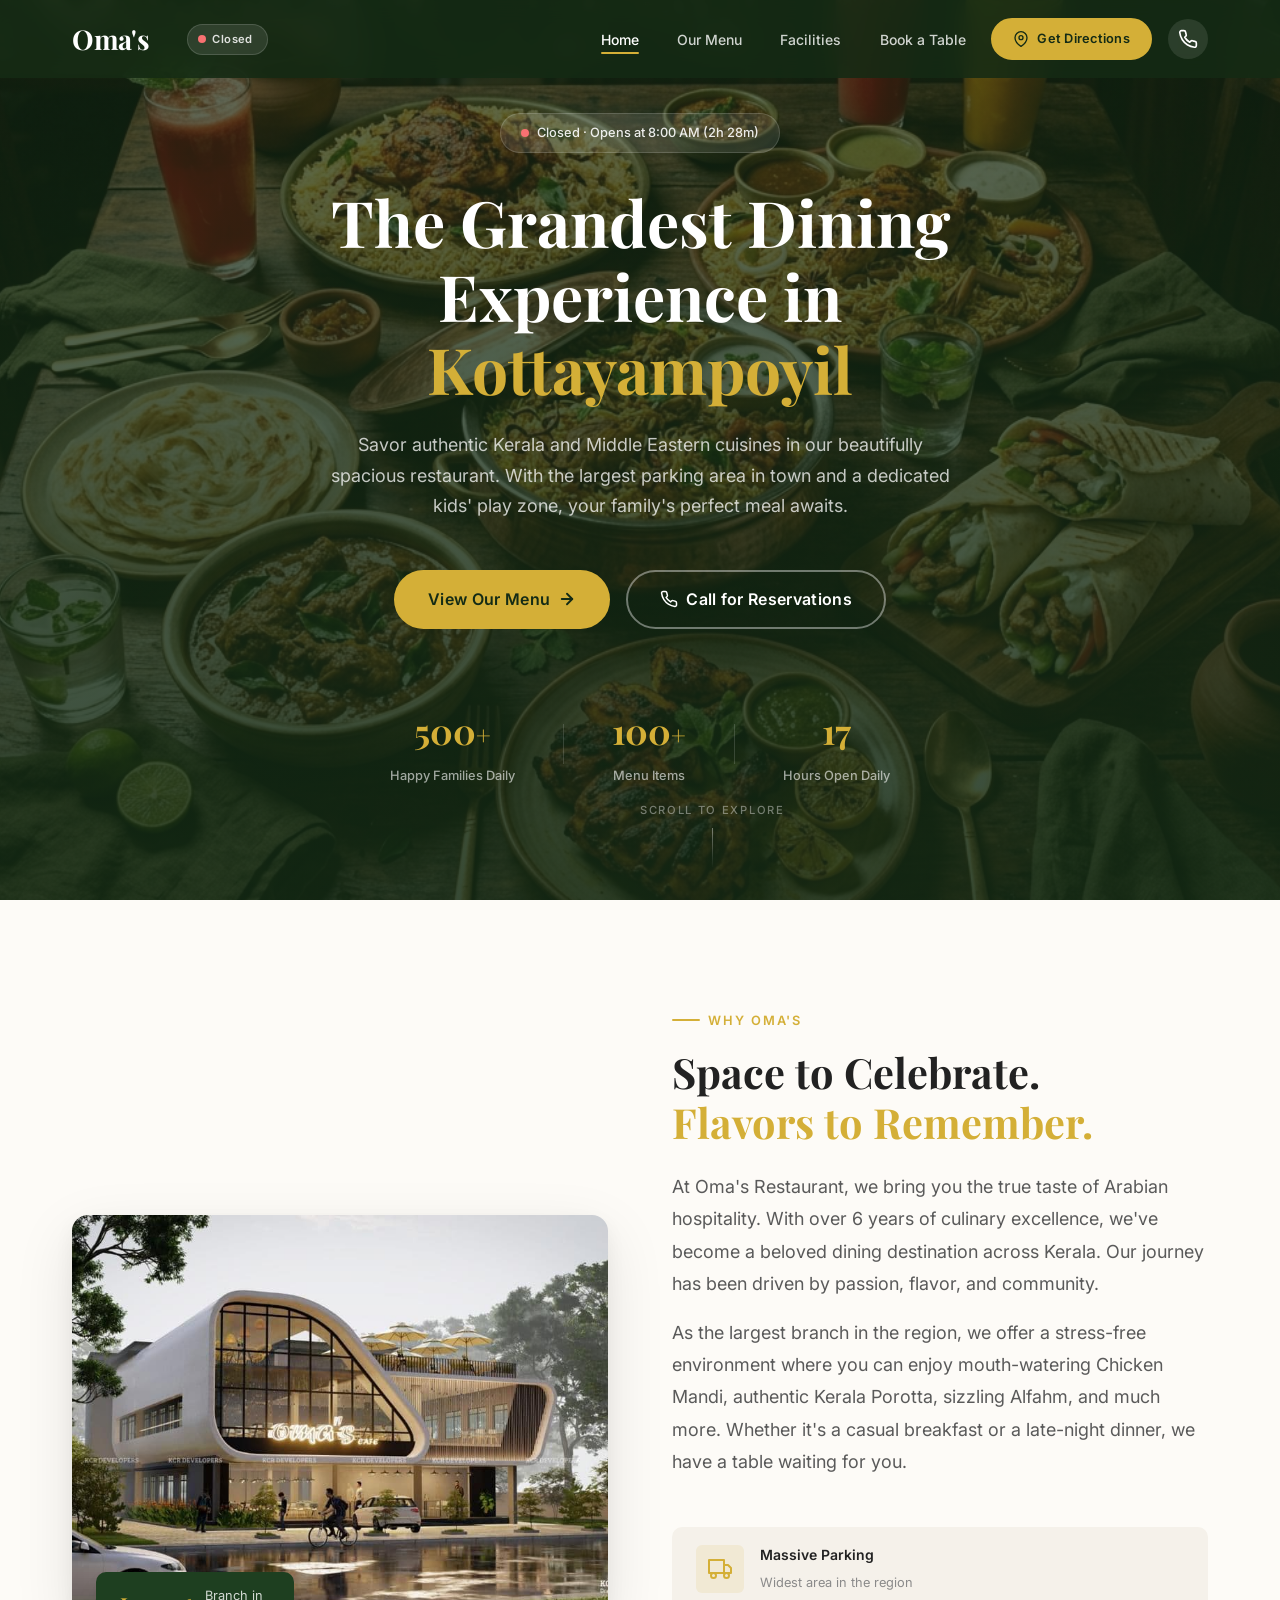
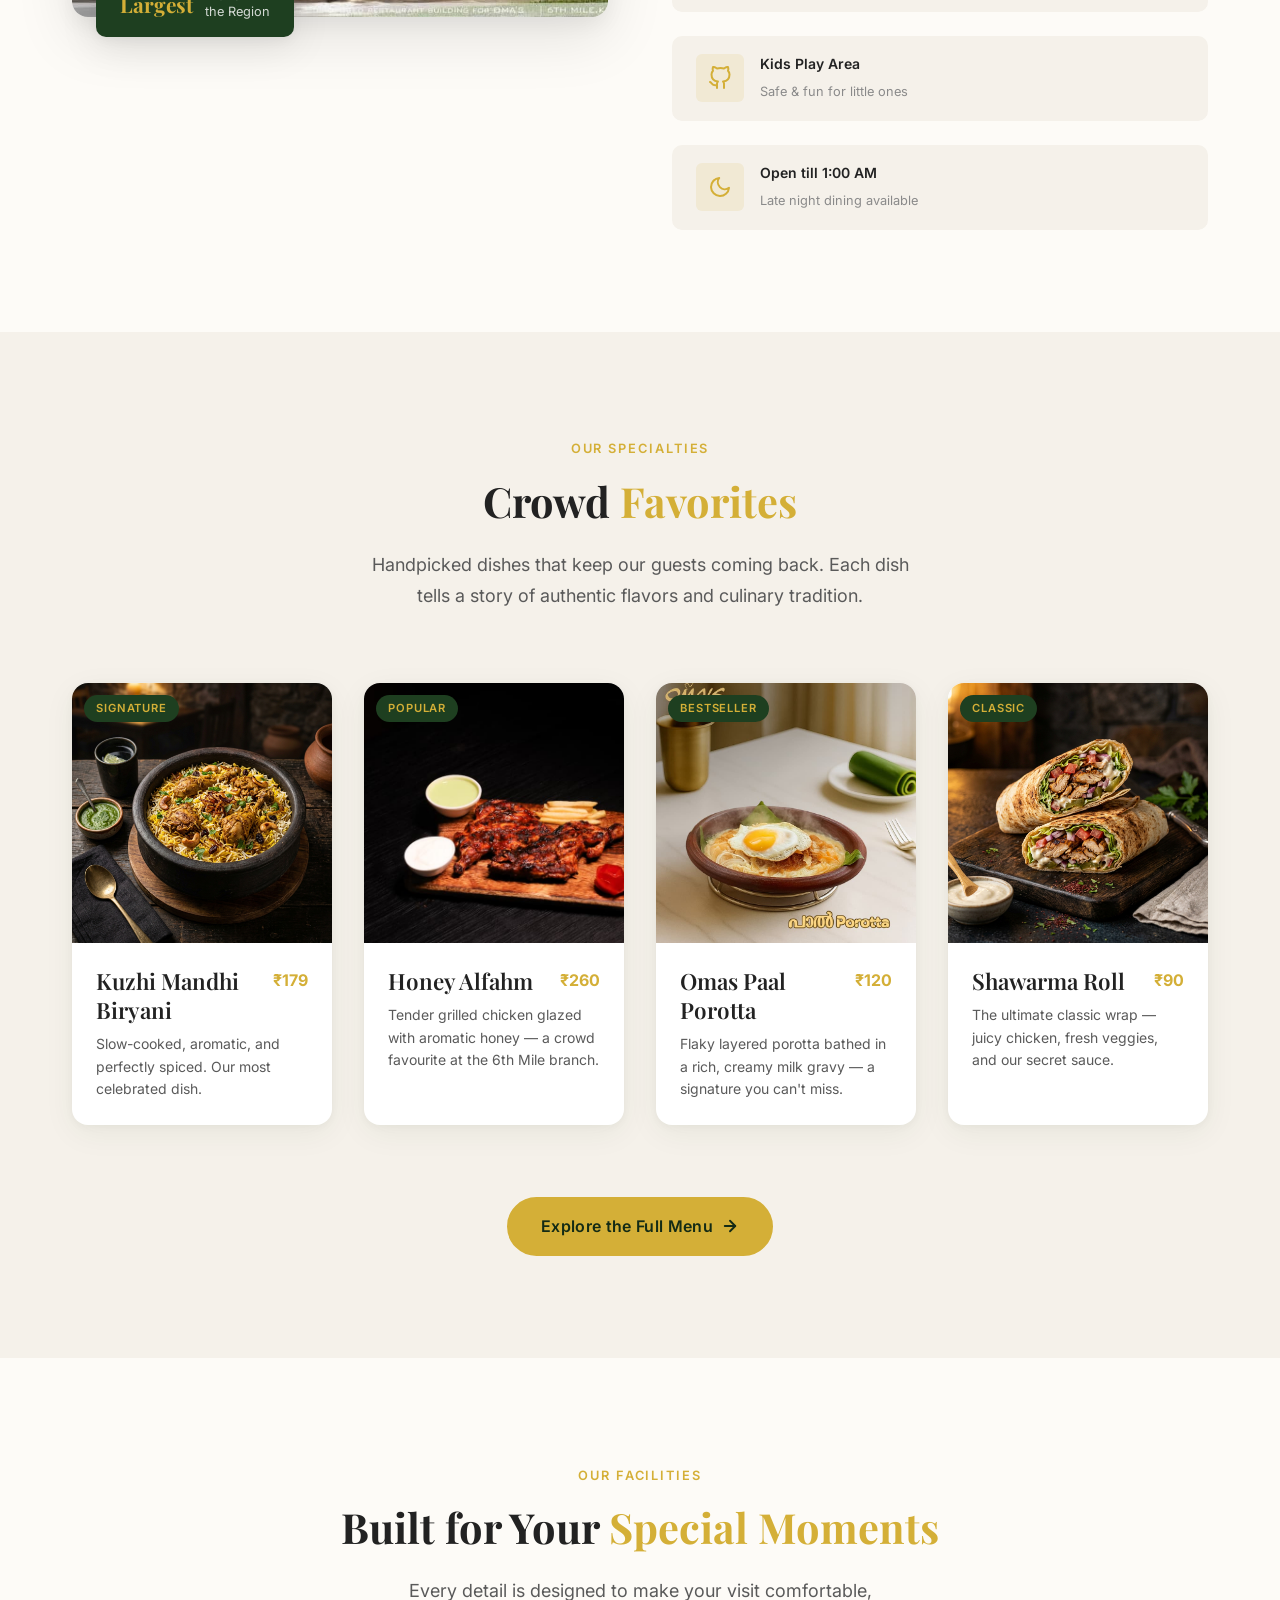
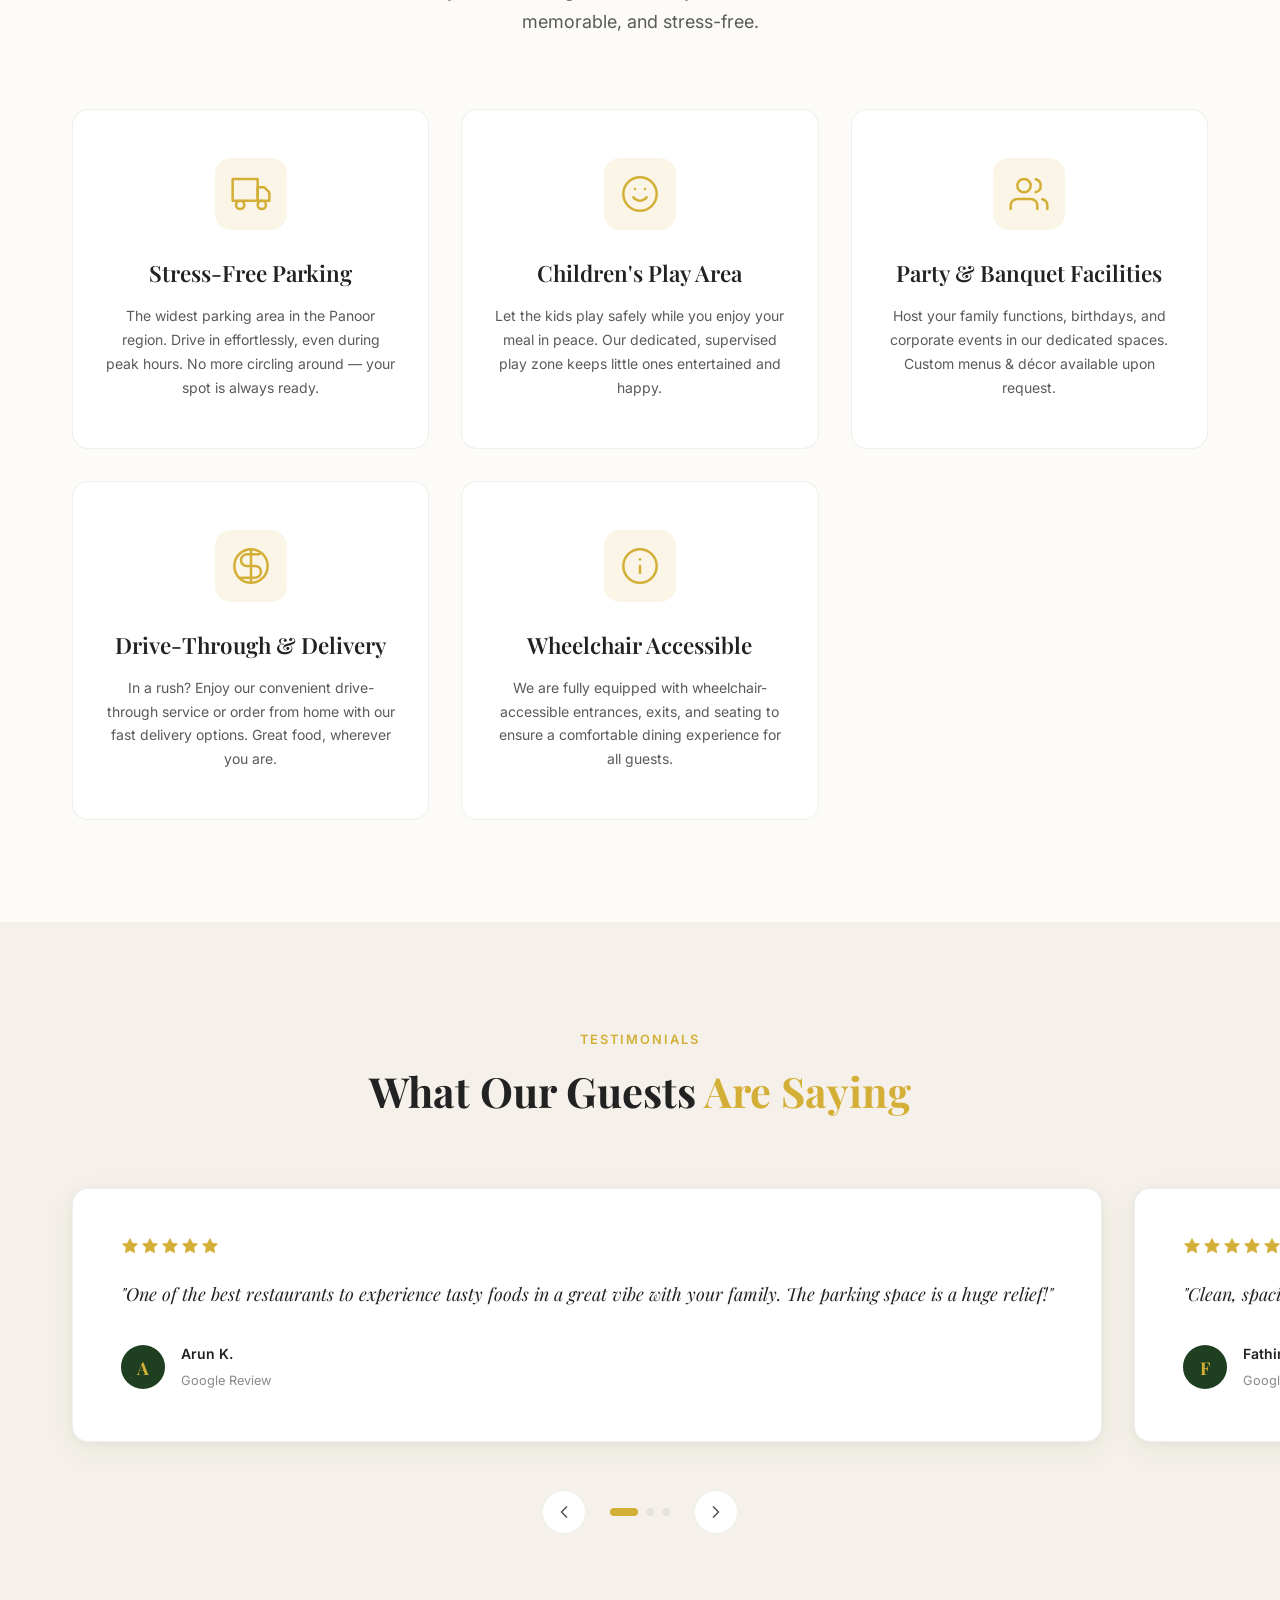
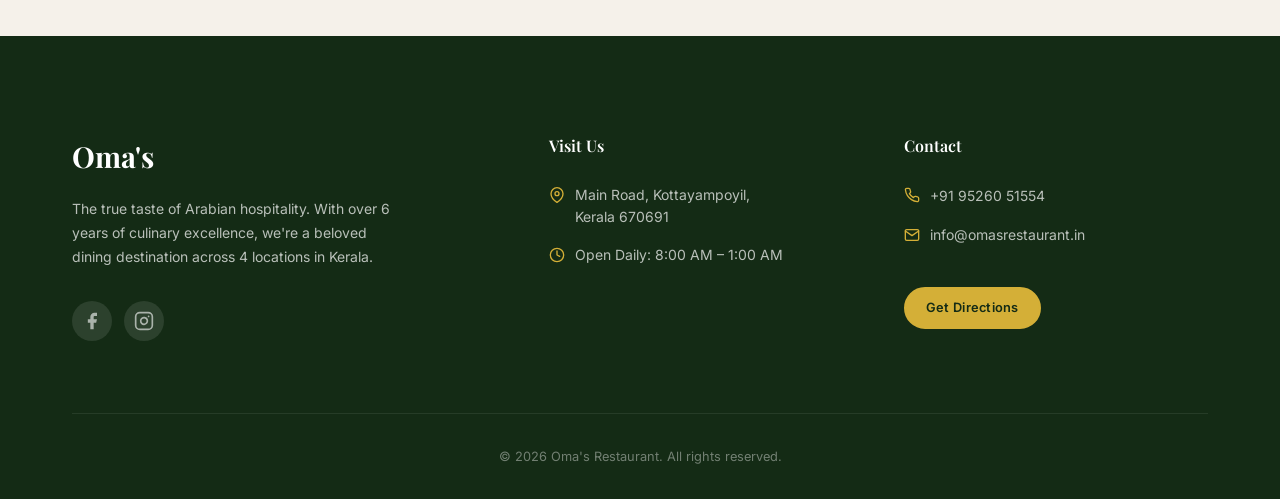
==== commit c71f2c0f: "Add files via upload" ====
--- a/index.html
+++ b/index.html
@@ -18,8 +18,7 @@
     <link rel="preconnect" href="https://fonts.googleapis.com">
     <link rel="preconnect" href="https://fonts.gstatic.com" crossorigin>
     <link href="https://fonts.googleapis.com/css2?family=Playfair+Display:ital,wght@0,400;0,500;0,600;0,700;1,400;1,500&family=Inter:wght@300;400;500;600;700&display=swap" rel="stylesheet">
-
-    <link rel="stylesheet" href="style.css">
+    <link rel="stylesheet" href="style.css?v=2">
 </head>
 <body>
 
@@ -427,7 +426,6 @@
             </div>
         </div>
     </footer>
-
-    <script src="script.js"></script>
+    <script src="script.js?v=2"></script>
 </body>
 </html>
--- a/style.css
+++ b/style.css
@@ -292,6 +292,7 @@
     display: flex;
     align-items: center;
     justify-content: space-between;
+    gap: clamp(1rem, 2vw, 2rem);
 }
 
 .nav-logo {
@@ -317,6 +318,7 @@
     border-radius: var(--radius-full);
     padding: 5px 14px 5px 10px;
     margin-left: 12px;
+    margin-right: auto;
     transition: all var(--duration-normal);
 }
 
@@ -1282,8 +1284,8 @@
         position: fixed;
         top: 0;
         left: 0;
-        right: 0;
-        bottom: 0;
+        width: 100vw;
+        height: 100vh;
         background: var(--clr-primary-dark);
         justify-content: center;
         align-items: center;
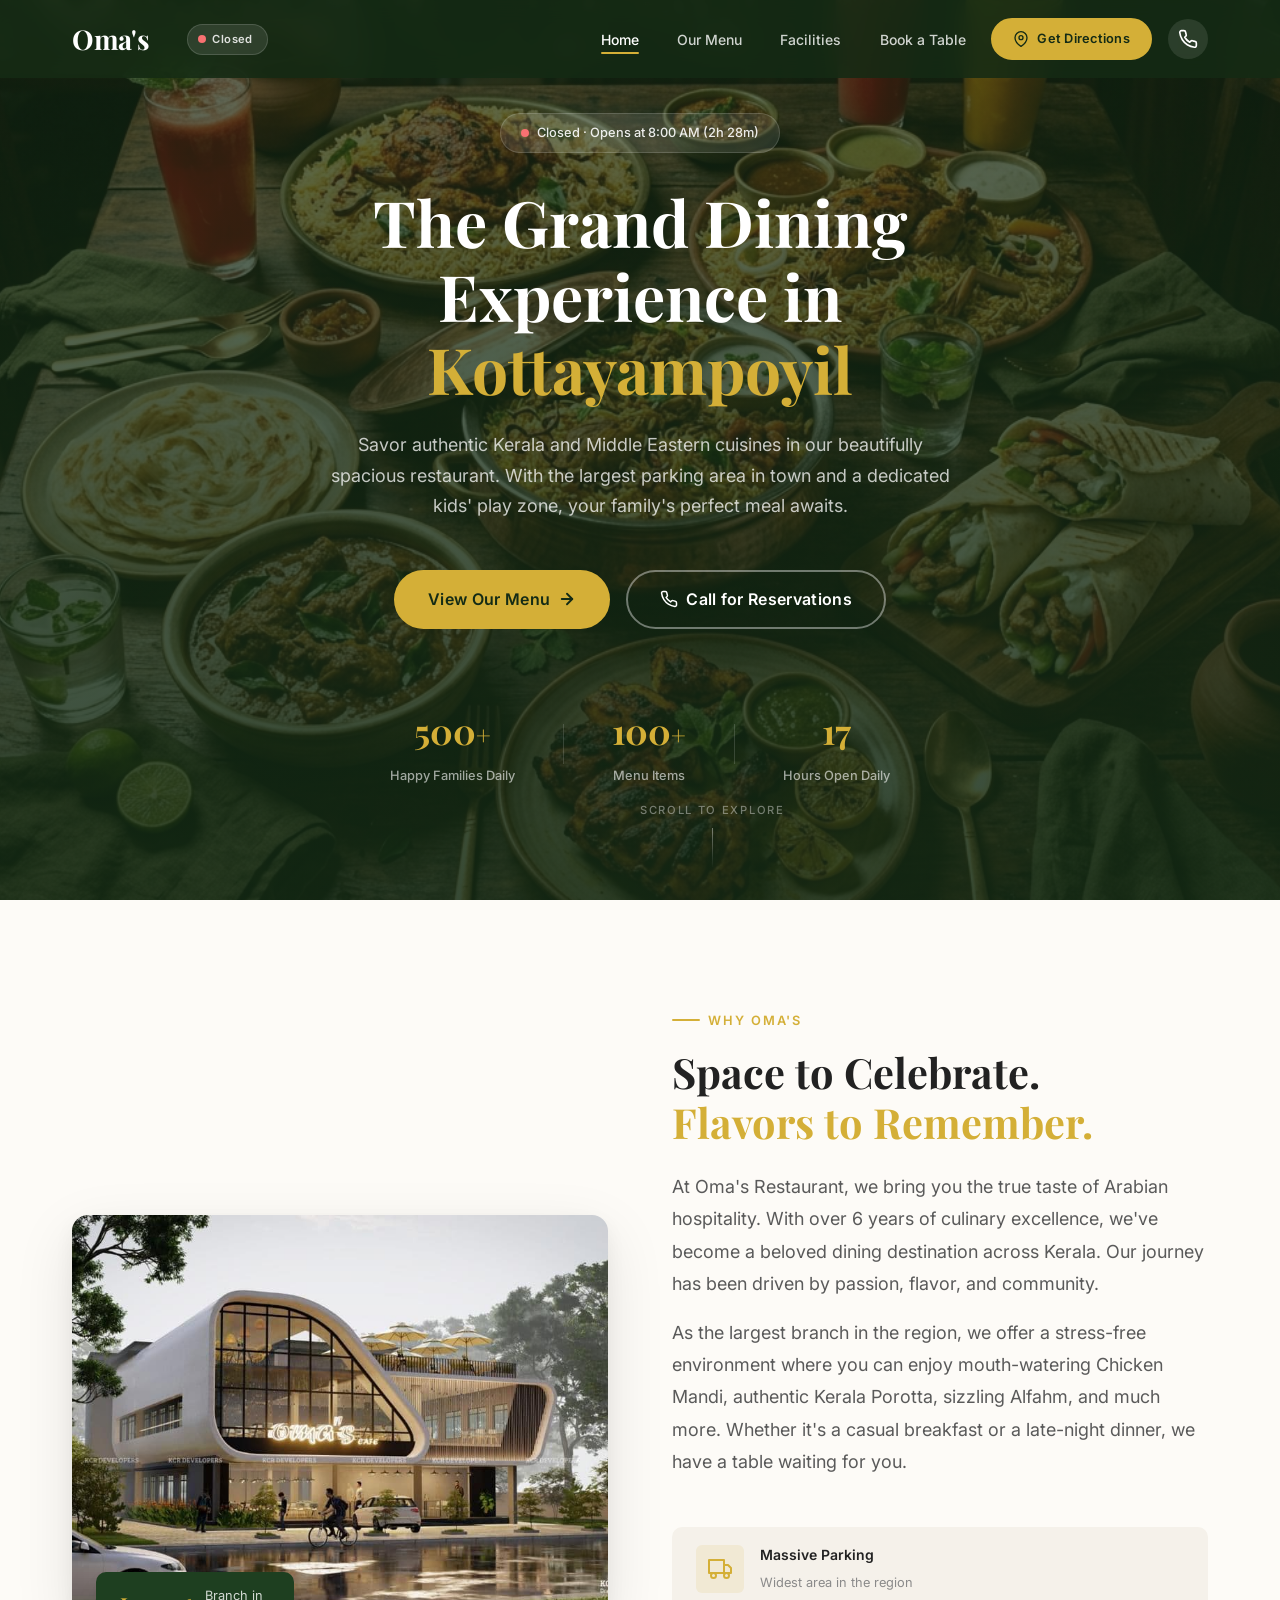
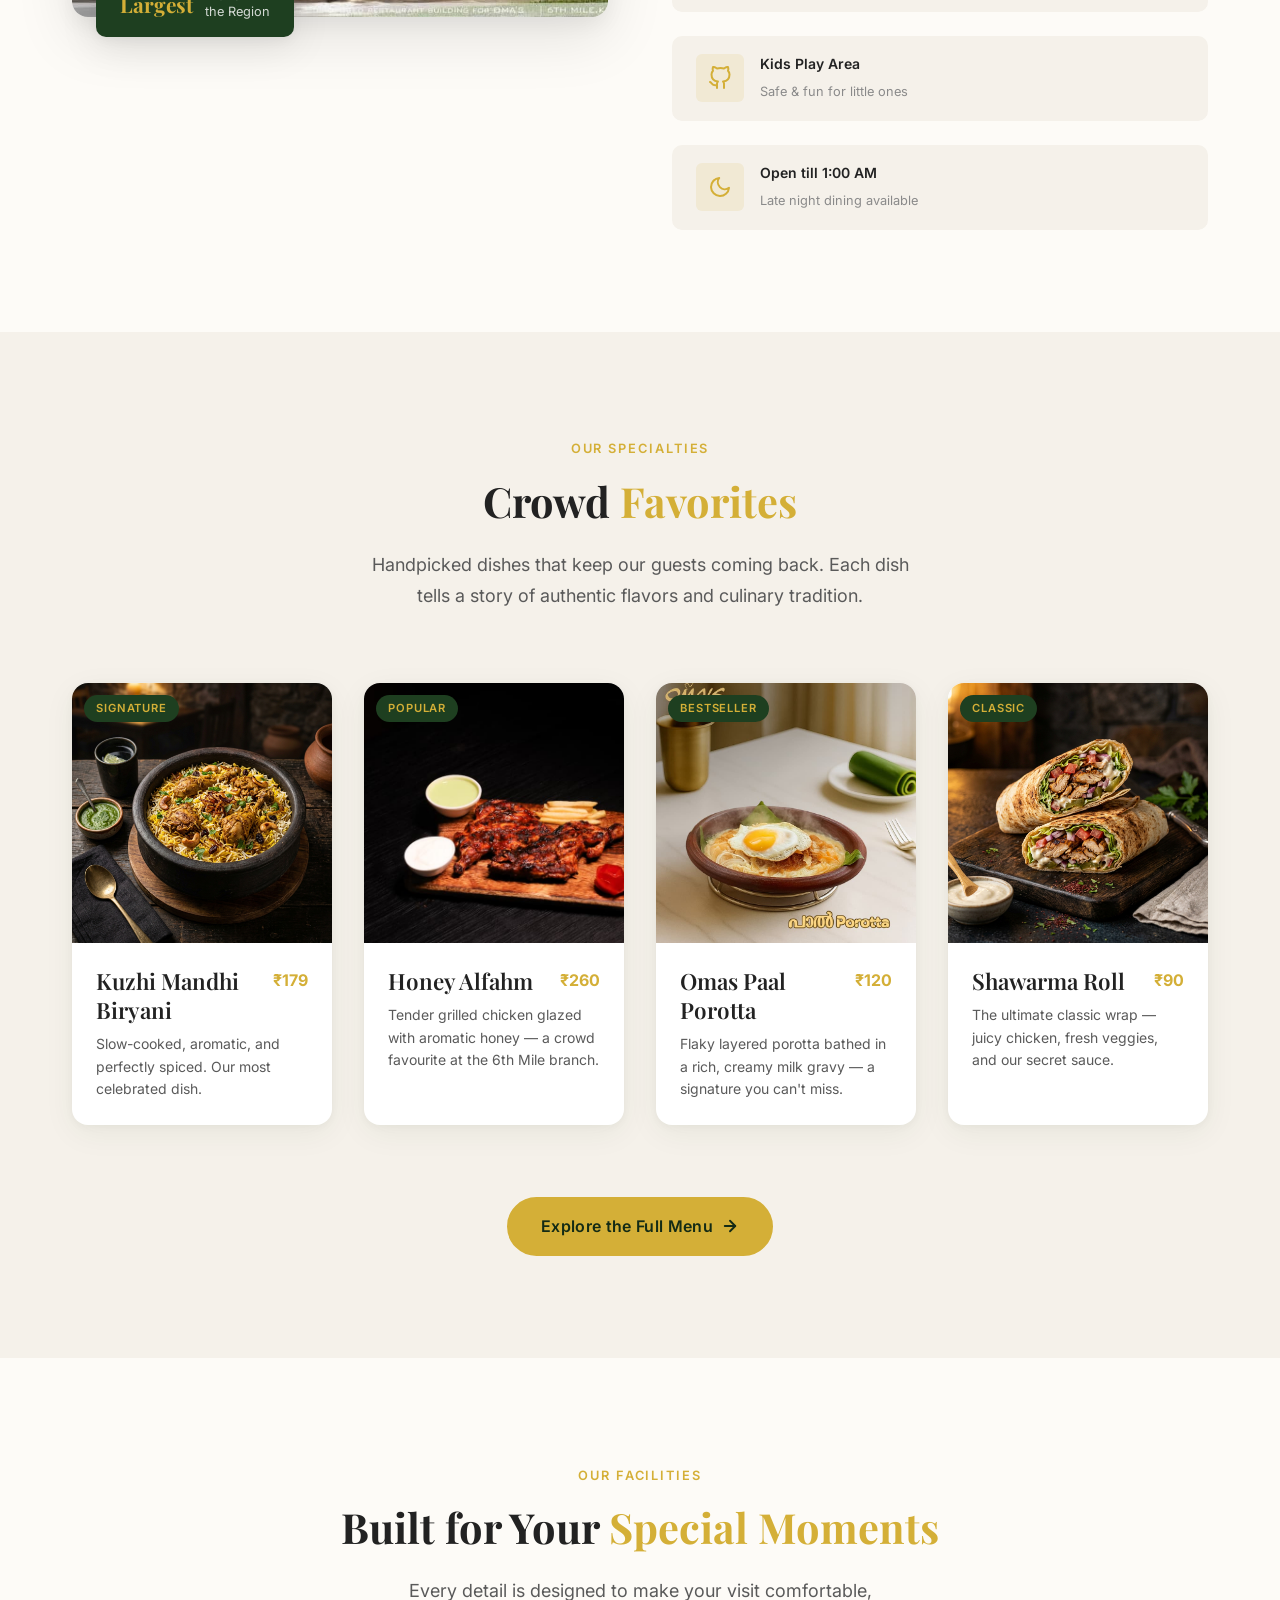
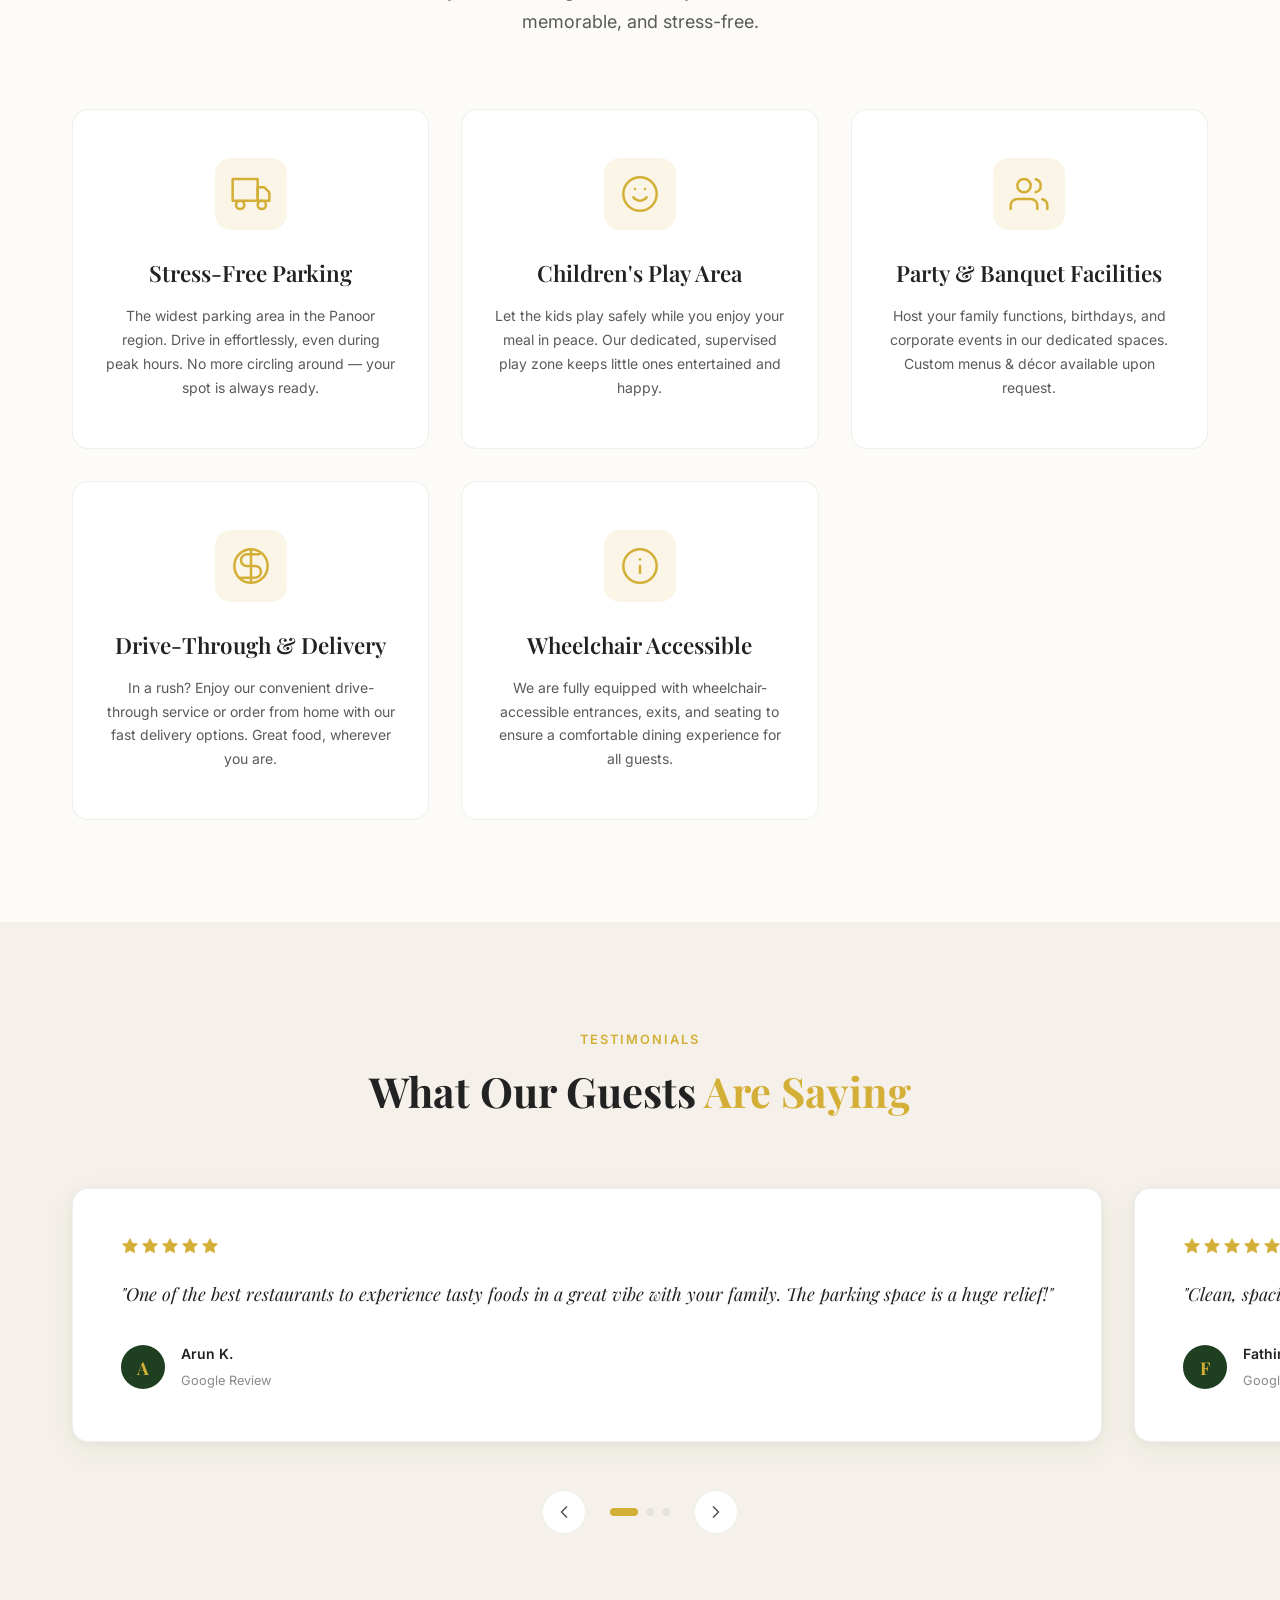
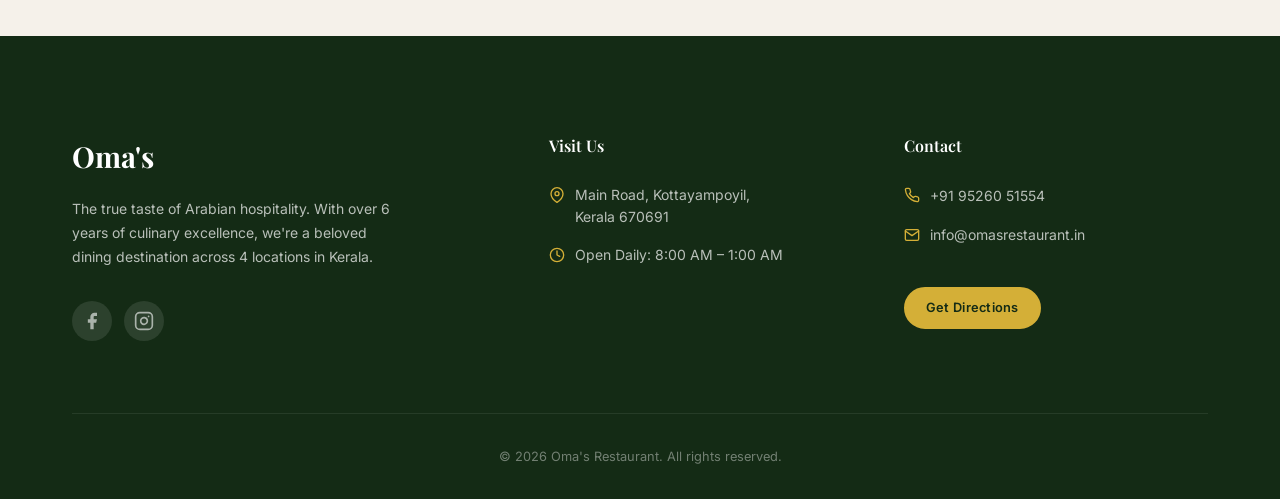
==== commit d0e12473: "Add files via upload" ====
--- a/index.html
+++ b/index.html
@@ -3,7 +3,7 @@
 <head>
     <meta charset="UTF-8">
     <meta name="viewport" content="width=device-width, initial-scale=1.0">
-    <title>Oma's Restaurant | The Grandest Dining Experience in Kottayampoyil</title>
+    <title>Oma's Restaurant | The Grand Dining Experience in Kottayampoyil</title>
     <meta name="description" content="Oma's Restaurant — the largest family dining destination in Kottayampoyil. Savor authentic Kerala & Middle Eastern cuisine with ample parking, kids play area, and party facilities. Open daily 8 AM – 1 AM.">
     <meta name="keywords" content="Oma's Restaurant, Kottayampoyil restaurant, Kerala food, Middle Eastern food, family restaurant, Mandi, Biriyani, Porotta, Shawarma, party hall Kottayampoyil">
     <meta name="author" content="Oma's Restaurant">
@@ -69,7 +69,7 @@
                 <span class="badge-dot" id="statusDot"></span>
                 <span id="statusText">Checking...</span>
             </div>
-            <h1 class="hero-headline">The Grandest Dining<br>Experience in <span class="highlight">Kottayampoyil</span></h1>
+            <h1 class="hero-headline">The Grand Dining<br>Experience in <span class="highlight">Kottayampoyil</span></h1>
             <p class="hero-subheadline">Savor authentic Kerala and Middle Eastern cuisines in our beautifully spacious restaurant. With the largest parking area in town and a dedicated kids' play zone, your family's perfect meal awaits.</p>
             <div class="hero-ctas">
                 <a href="#menu" class="btn btn-accent btn-lg" id="heroMenuBtn">
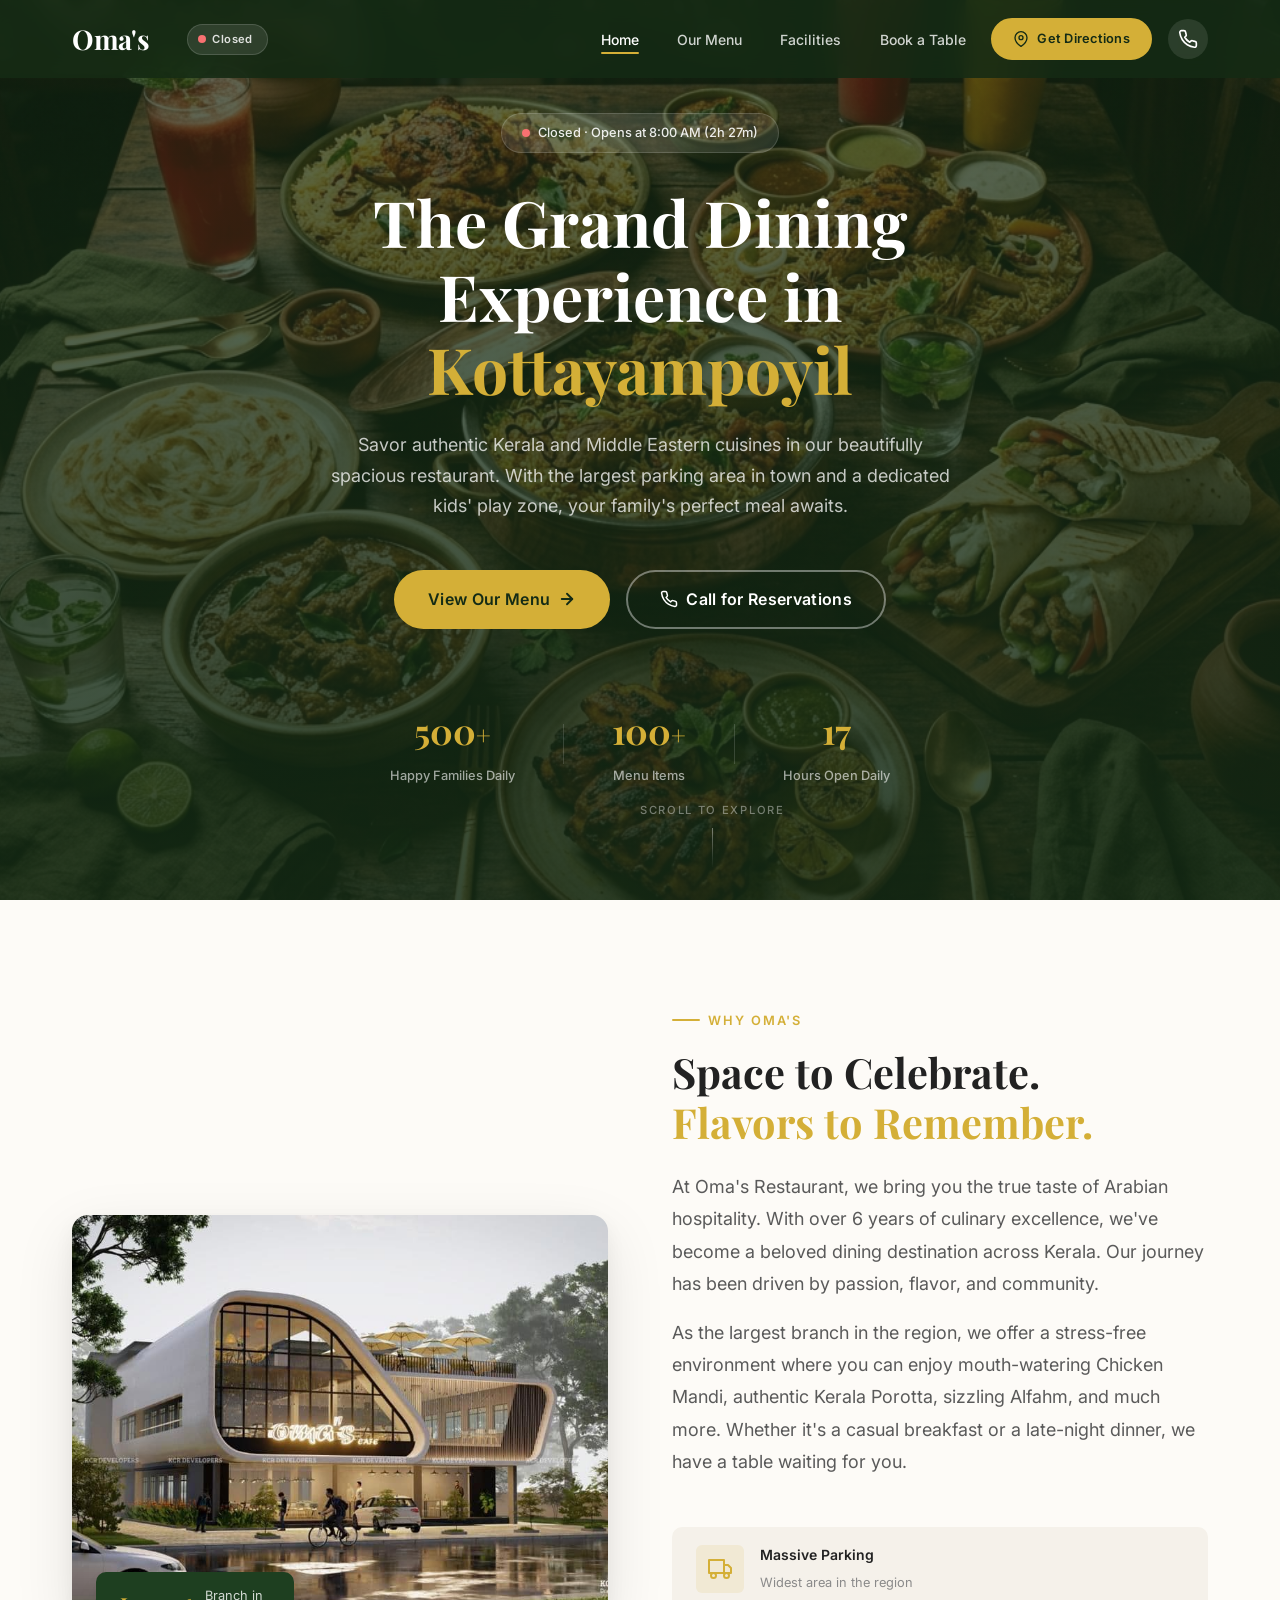
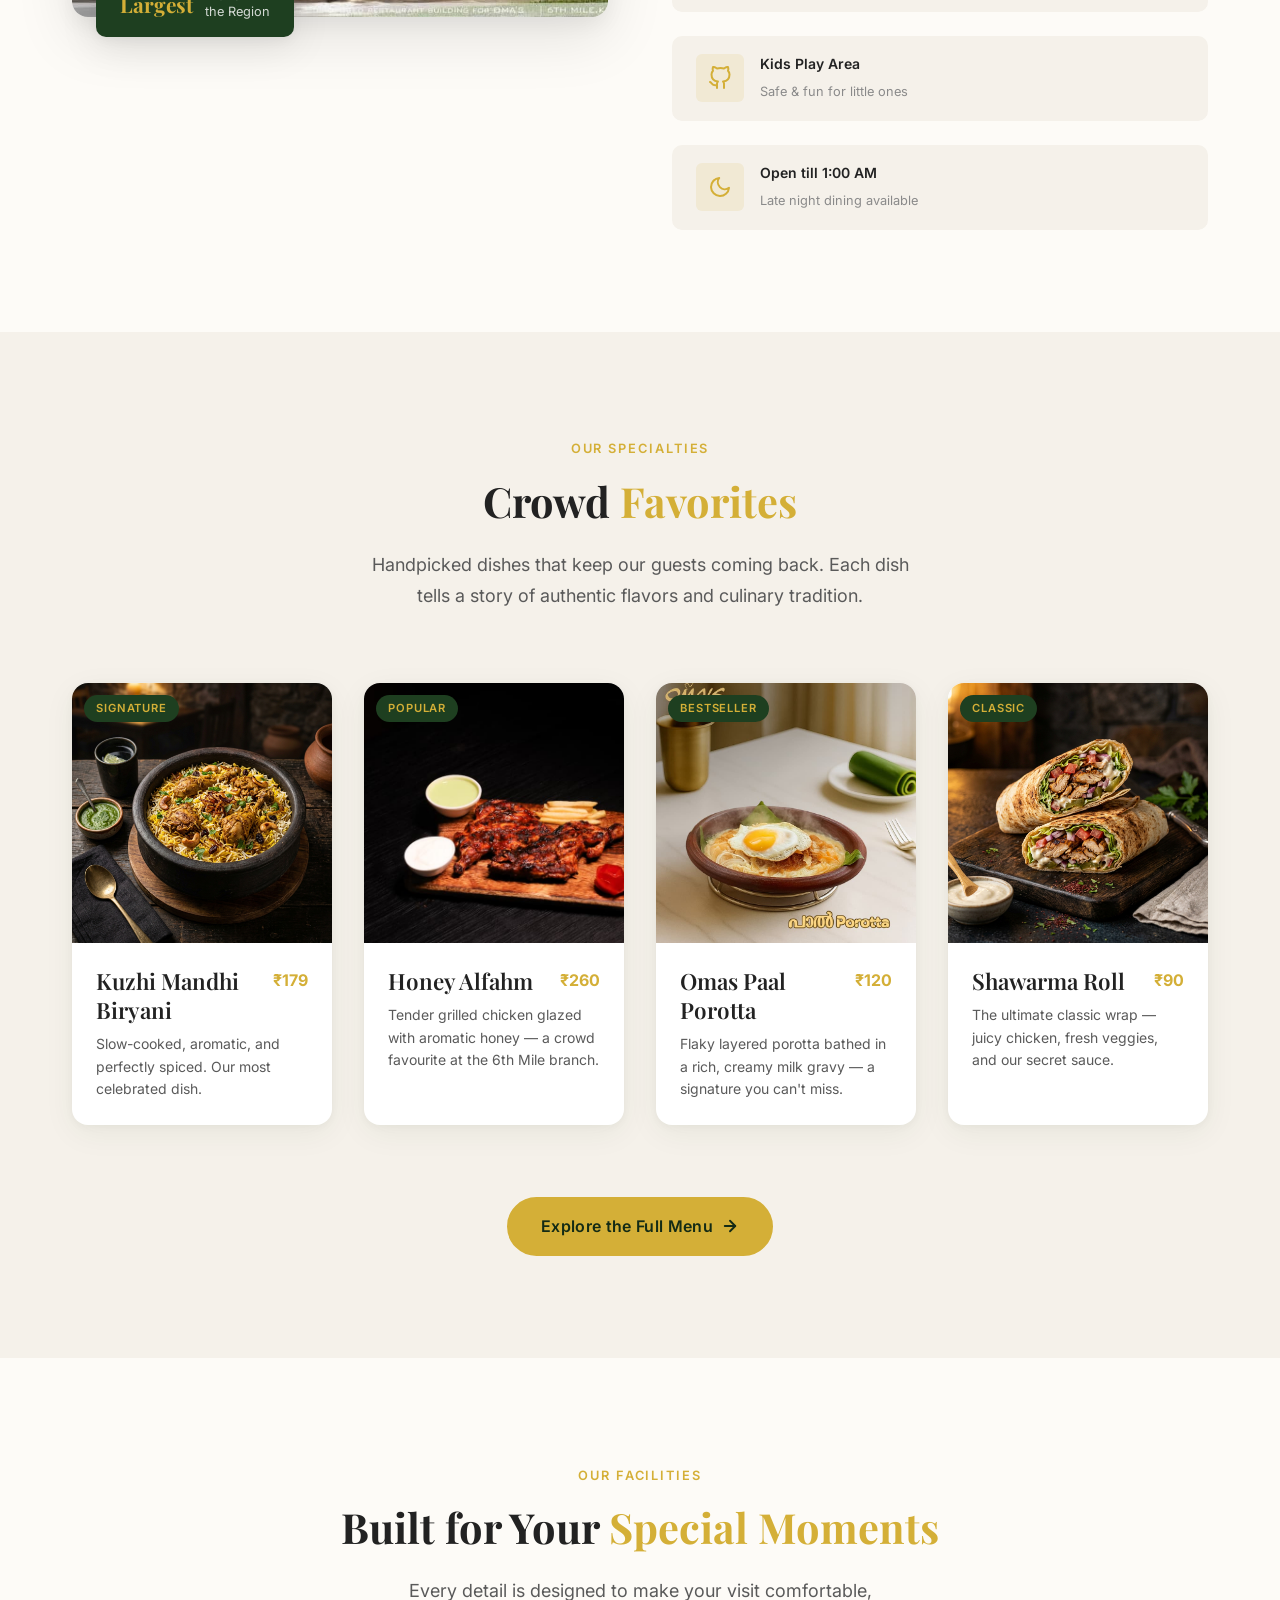
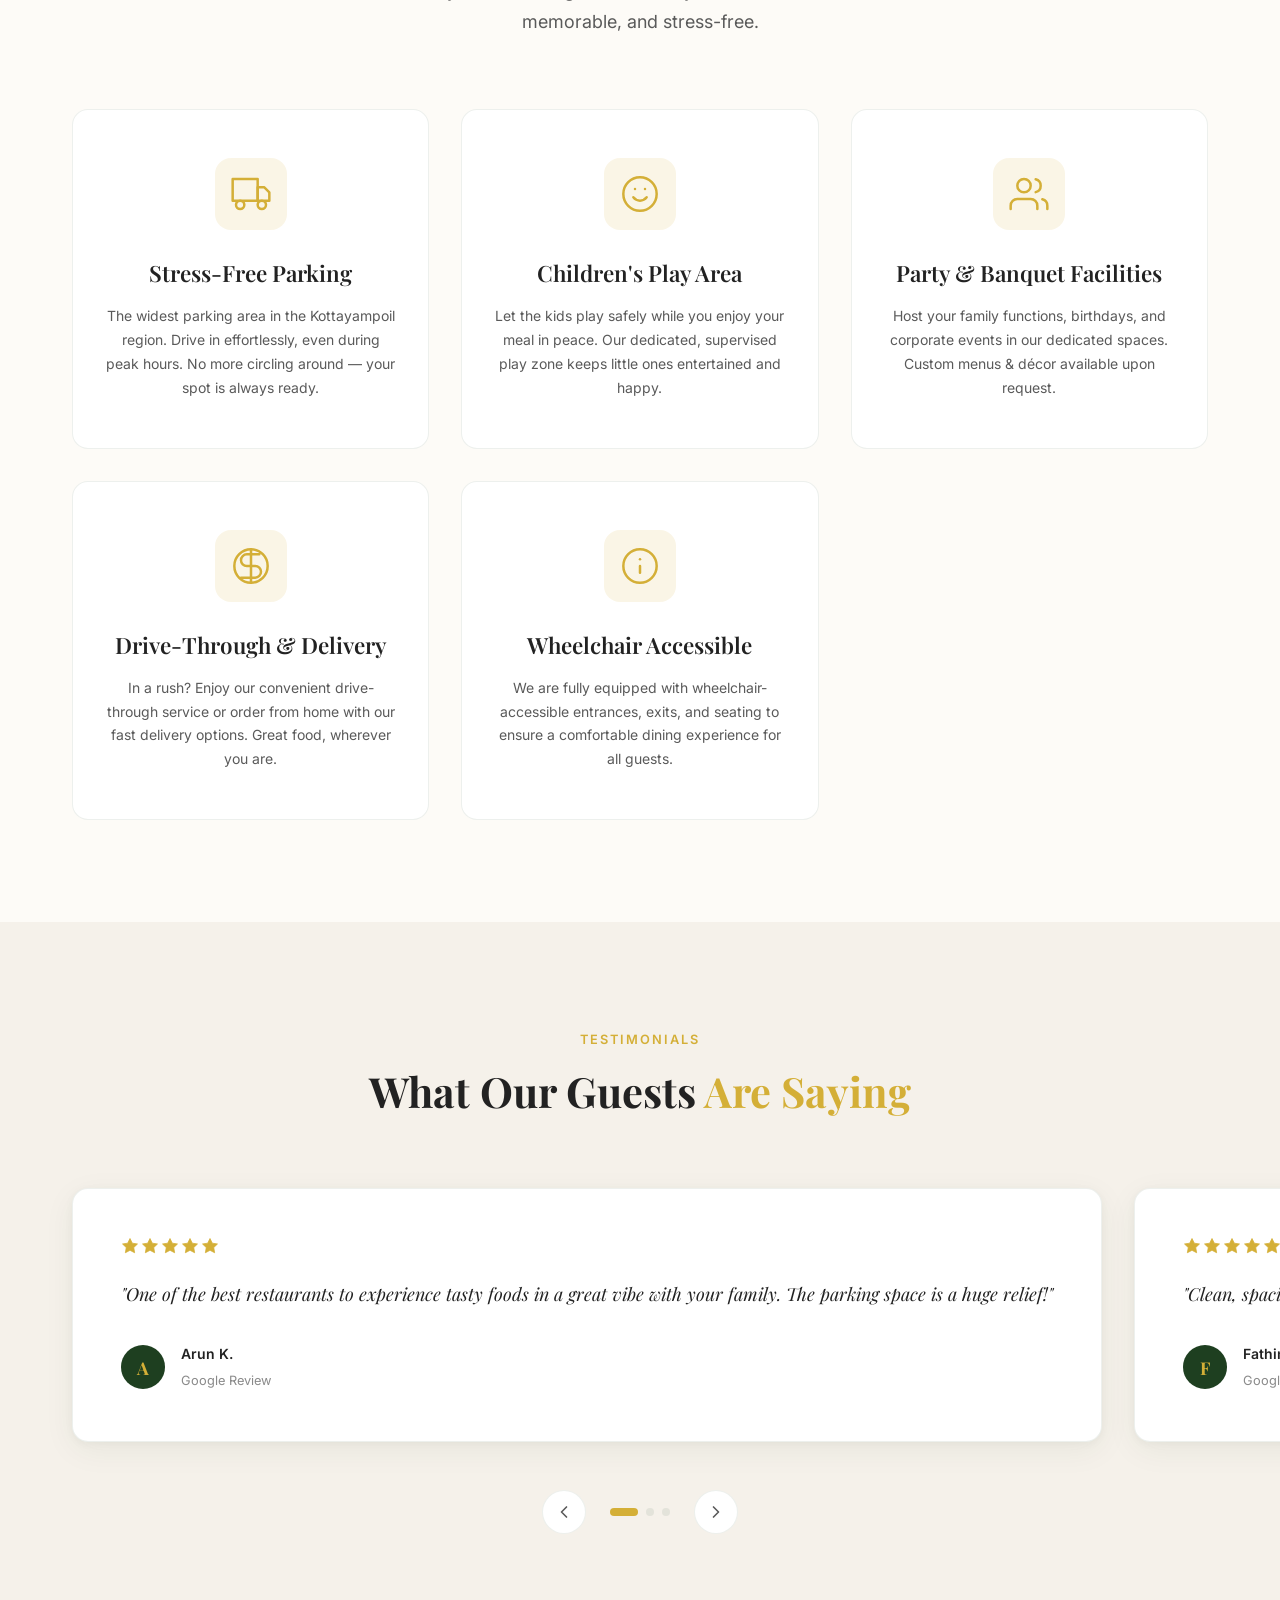
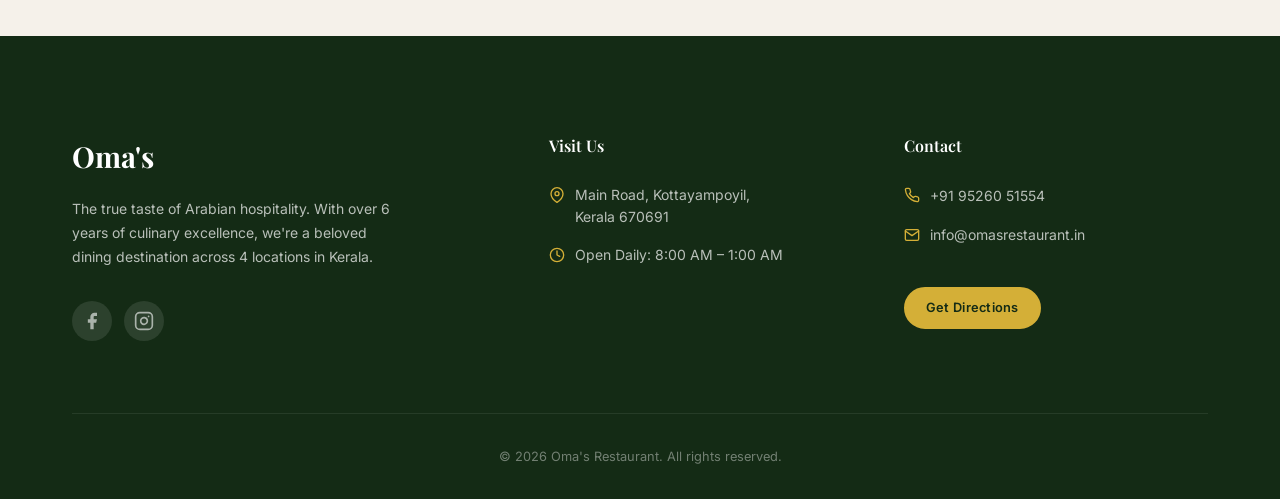
==== commit 22913339: "Update index.html" ====
--- a/index.html
+++ b/index.html
@@ -254,7 +254,7 @@
                         <svg width="40" height="40" viewBox="0 0 24 24" fill="none" stroke="currentColor" stroke-width="1.5" stroke-linecap="round" stroke-linejoin="round"><rect x="1" y="3" width="15" height="13"/><polygon points="16 8 20 8 23 11 23 16 16 16 16 8"/><circle cx="5.5" cy="18.5" r="2.5"/><circle cx="18.5" cy="18.5" r="2.5"/></svg>
                     </div>
                     <h3>Stress-Free Parking</h3>
-                    <p>The widest parking area in the Panoor region. Drive in effortlessly, even during peak hours. No more circling around — your spot is always ready.</p>
+                    <p>The widest parking area in the Kottayampoil region. Drive in effortlessly, even during peak hours. No more circling around — your spot is always ready.</p>
                 </div>
 
                 <div class="facility-card" data-animate="fade-up" data-delay="150">
